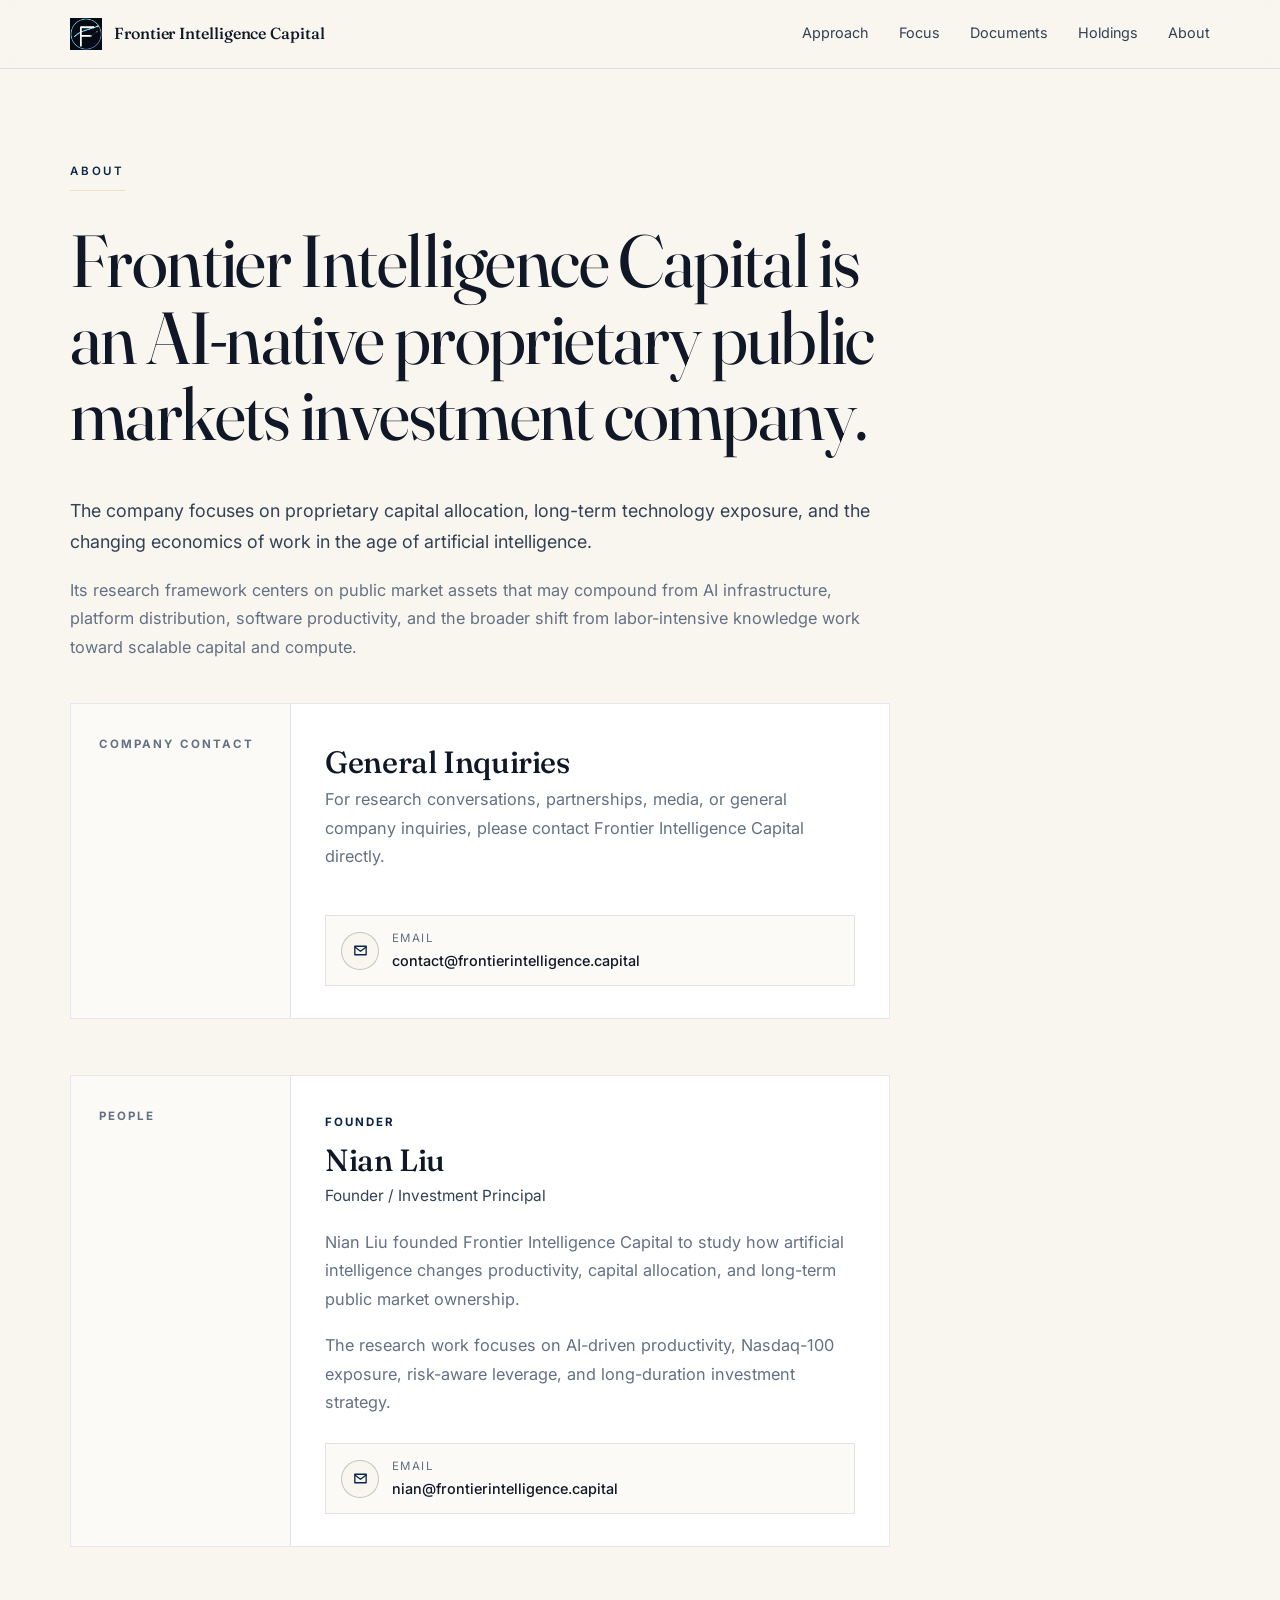
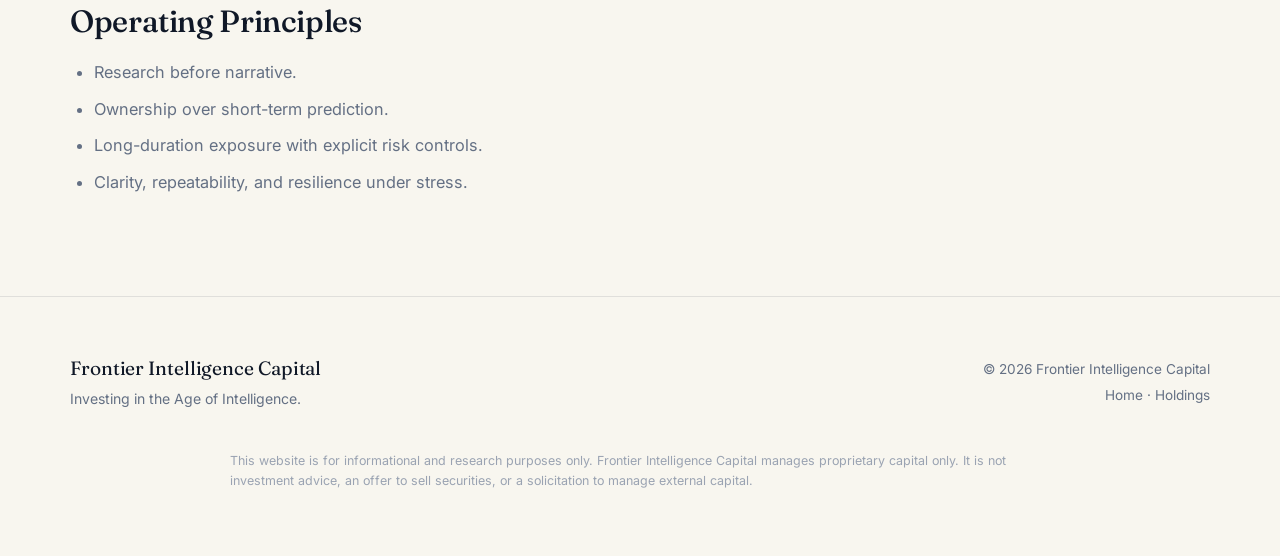
==== about.html @ 2417ecfe "Hide founder photo and LinkedIn" ====
<!doctype html>
<html lang="en">
<head>
  <meta charset="utf-8" />
  <meta name="viewport" content="width=device-width, initial-scale=1" />
  <title>About — Frontier Intelligence Capital</title>
  <meta name="description" content="About Frontier Intelligence Capital and founder Nian Liu." />
  <meta name="theme-color" content="#f8f6ef" />
  <link rel="icon" type="image/png" href="assets/logo/frontier-intelligence-capital-mark.png" />
  <link rel="preconnect" href="https://fonts.googleapis.com">
  <link rel="preconnect" href="https://fonts.gstatic.com" crossorigin>
  <link href="https://fonts.googleapis.com/css2?family=Fraunces:opsz,wght@9..144,400;9..144,500;9..144,600&family=Inter:wght@400;500;600;700&display=swap" rel="stylesheet">
  <link rel="stylesheet" href="style.css" />
</head>
<body>
  <header class="site-header">
    <div class="bar">
      <a class="brand" href="index.html" aria-label="Frontier Intelligence Capital">
        <img class="mark" src="assets/logo/frontier-intelligence-capital-mark.png" alt="" />
        <span class="wordmark">Frontier Intelligence Capital</span>
      </a>
      <nav class="site-nav" aria-label="Primary">
        <a href="index.html#approach">Approach</a>
        <a href="index.html#focus">Focus</a>
        <a href="index.html#documents">Documents</a>
        <a href="holdings.html">Holdings</a>
        <a href="about.html">About</a>
      </nav>
    </div>
  </header>

  <main class="article-page">
    <p class="eyebrow">About</p>
    <article class="article">
      <h1>Frontier Intelligence Capital is an AI-native proprietary public markets investment company.</h1>
      <p class="lede">The company focuses on proprietary capital allocation, long-term technology exposure, and the changing economics of work in the age of artificial intelligence.</p>
      <p>Its research framework centers on public market assets that may compound from AI infrastructure, platform distribution, software productivity, and the broader shift from labor-intensive knowledge work toward scalable capital and compute.</p>

      <section class="about-block about-company-contact" aria-labelledby="company-contact-title">
        <div class="about-block-label">
          <span>Company Contact</span>
        </div>
        <div class="about-block-body company-contact-layout">
          <div>
            <h2 id="company-contact-title">General Inquiries</h2>
            <p>For research conversations, partnerships, media, or general company inquiries, please contact Frontier Intelligence Capital directly.</p>
          </div>
          <div class="about-action-grid one-up">
            <a class="about-action" href="mailto:contact@frontierintelligence.capital">
              <span class="about-action-icon" aria-hidden="true"><svg viewBox="0 0 24 24"><path d="M4 6h16v12H4z"/><path d="m4 7 8 6 8-6"/></svg></span>
              <span><em>Email</em><strong>contact@frontierintelligence.capital</strong></span>
            </a>
          </div>
        </div>
      </section>


      <section class="about-block about-people" aria-labelledby="people-title">
        <div class="about-block-label">
          <span>People</span>
        </div>
        <div class="about-block-body people-layout no-photo">
          <div class="people-content">
            <span class="profile-label">Founder</span>
            <h2 id="people-title">Nian Liu</h2>
            <p class="role">Founder / Investment Principal</p>
            <p>Nian Liu founded Frontier Intelligence Capital to study how artificial intelligence changes productivity, capital allocation, and long-term public market ownership.</p>
            <p>The research work focuses on AI-driven productivity, Nasdaq-100 exposure, risk-aware leverage, and long-duration investment strategy.</p>
            <div class="about-action-grid one-up">
              <a class="about-action" href="mailto:nian@frontierintelligence.capital">
                <span class="about-action-icon" aria-hidden="true"><svg viewBox="0 0 24 24"><path d="M4 6h16v12H4z"/><path d="m4 7 8 6 8-6"/></svg></span>
                <span><em>Email</em><strong>nian@frontierintelligence.capital</strong></span>
              </a>
            </div>
          </div>
        </div>
      </section>

      <h2>Operating Principles</h2>
      <ul>
        <li>Research before narrative.</li>
        <li>Ownership over short-term prediction.</li>
        <li>Long-duration exposure with explicit risk controls.</li>
        <li>Clarity, repeatability, and resilience under stress.</li>
      </ul>
    </article>
  </main>

  <footer>
    <div class="footer-inner">
      <div class="foot-brand"><p class="mark">Frontier Intelligence Capital</p><p class="tag">Investing in the Age of Intelligence.</p></div>
      <div class="foot-meta"><p>© <span id="year">2026</span> Frontier Intelligence Capital</p><p><a href="index.html">Home</a> · <a href="holdings.html">Holdings</a></p></div>
    </div>
    <p class="disclaimer">This website is for informational and research purposes only. Frontier Intelligence Capital manages proprietary capital only. It is not investment advice, an offer to sell securities, or a solicitation to manage external capital.</p>
  </footer>
  <script>document.getElementById('year').textContent = new Date().getFullYear();</script>
</body>
</html>
---- style.css ----
:root {
  color-scheme: light;
  --bg: #f8f6ef;
  --bg-elev: #ffffff;
  --text: #101827;
  --text-soft: #334155;
  --muted: #647084;
  --faint: #9aa3b2;
  --line: rgba(15, 23, 42, 0.10);
  --line-strong: rgba(15, 23, 42, 0.22);
  --accent: #0b2748;
  --accent-soft: rgba(191, 164, 106, 0.28);
  --serif: "Fraunces", "Source Serif 4", Georgia, "Times New Roman", serif;
  --sans: "Inter", ui-sans-serif, system-ui, -apple-system, BlinkMacSystemFont, "Segoe UI", sans-serif;
  --maxw: 1140px;
  --pad-x: 48px;
}

* { box-sizing: border-box; }

html { scroll-behavior: smooth; }

body {
  margin: 0;
  background: var(--bg);
  color: var(--text);
  font-family: var(--sans);
  font-size: 16px;
  line-height: 1.6;
  -webkit-font-smoothing: antialiased;
  -moz-osx-font-smoothing: grayscale;
  text-rendering: optimizeLegibility;
}

a { color: inherit; text-decoration: none; }

main { width: min(var(--maxw), calc(100% - var(--pad-x))); margin: 0 auto; }

/* ─── Site header ─────────────────────────────────────────────── */

.site-header {
  position: sticky;
  top: 0;
  z-index: 20;
  background: rgba(248, 246, 239, 0.82);
  backdrop-filter: saturate(140%) blur(12px);
  -webkit-backdrop-filter: saturate(140%) blur(12px);
  border-bottom: 1px solid var(--line);
}
.site-header .bar {
  width: min(var(--maxw), calc(100% - var(--pad-x)));
  margin: 0 auto;
  display: flex;
  align-items: center;
  justify-content: space-between;
  padding: 18px 0;
  gap: 24px;
}
.brand {
  display: flex;
  align-items: center;
  gap: 12px;
  white-space: nowrap;
}
.brand .mark {
  display: block;
  width: 32px;
  height: 32px;
  object-fit: contain;
}
.brand .wordmark {
  font-family: var(--serif);
  font-size: 1rem;
  font-weight: 500;
  letter-spacing: -0.005em;
  color: var(--text);
}
.site-nav {
  display: flex;
  gap: 30px;
  font-size: 0.9rem;
}
.site-nav a {
  position: relative;
  color: var(--text-soft);
  padding-bottom: 2px;
  transition: color 140ms ease;
}
.site-nav a::after {
  content: "";
  position: absolute;
  left: 0;
  right: 0;
  bottom: -2px;
  height: 1px;
  background: var(--accent);
  opacity: 0;
  transform: scaleX(0.4);
  transform-origin: center;
  transition: opacity 160ms ease, transform 160ms ease;
}
.site-nav a:hover { color: var(--text); }
.site-nav a:hover::after { opacity: 1; transform: scaleX(1); }
.site-nav a.ext::before {
  content: "↗";
  margin-right: 4px;
  color: var(--faint);
  font-size: 0.85em;
}
.site-nav a.ext::after { display: none; }

/* ─── Hero ────────────────────────────────────────────────────── */

.hero {
  padding: 112px 0 72px;
}
.eyebrow {
  display: inline-block;
  color: var(--accent);
  text-transform: uppercase;
  letter-spacing: 0.24em;
  font-size: 0.72rem;
  font-weight: 600;
  margin: 0 0 32px;
  padding-bottom: 10px;
  border-bottom: 1px solid var(--accent-soft);
}
h1 {
  font-family: var(--serif);
  font-weight: 400;
  margin: 0 0 32px;
  font-size: clamp(2.4rem, 6vw, 4.6rem);
  line-height: 1.04;
  letter-spacing: -0.022em;
  max-width: 920px;
  font-variation-settings: "opsz" 144, "SOFT" 0;
}
.lead {
  max-width: 700px;
  color: var(--muted);
  font-size: clamp(1.05rem, 1.5vw, 1.18rem);
  line-height: 1.65;
  margin: 0 0 42px;
}

/* Buttons */

.actions { display: flex; flex-wrap: wrap; gap: 12px; }
.btn {
  display: inline-flex;
  align-items: center;
  padding: 13px 22px;
  font-size: 0.9rem;
  font-weight: 500;
  letter-spacing: 0.005em;
  border: 1px solid var(--line-strong);
  border-radius: 2px;
  transition: background 140ms ease, border-color 140ms ease, color 140ms ease;
}
.btn.primary {
  background: var(--accent);
  color: #ffffff;
  border-color: var(--accent);
}
.btn.primary:hover {
  background: #143b68;
  border-color: #143b68;
  color: #ffffff;
}
.btn.ghost { color: var(--text); }
.btn.ghost:hover {
  border-color: var(--accent);
  color: var(--accent);
}

/* ─── Editorial bands ─────────────────────────────────────────── */

.band {
  padding: 80px 0;
  border-top: 1px solid var(--line);
}
.band-grid {
  display: grid;
  grid-template-columns: 220px 1fr;
  gap: 64px;
  align-items: start;
}
.band-label {
  font-size: 0.72rem;
  text-transform: uppercase;
  letter-spacing: 0.22em;
  color: var(--muted);
  font-weight: 600;
  padding-top: 6px;
}
.band-body p {
  margin: 0 0 18px;
  color: var(--muted);
  font-size: 1.02rem;
  max-width: 720px;
}
.band-body p.lede {
  color: var(--text);
  font-size: 1.15rem;
  line-height: 1.55;
}

blockquote {
  margin: 36px 0 0;
  padding: 0 0 0 24px;
  font-family: var(--serif);
  font-weight: 400;
  font-size: clamp(1.3rem, 1.9vw, 1.75rem);
  line-height: 1.4;
  letter-spacing: -0.012em;
  color: var(--text);
  max-width: 760px;
  border-left: 2px solid var(--accent);
}

/* ─── Focus grid ──────────────────────────────────────────────── */

.focus-grid {
  display: grid;
  grid-template-columns: repeat(2, 1fr);
  gap: 1px;
  background: var(--line);
  border: 1px solid var(--line);
}
.focus-grid article {
  background: var(--bg-elev);
  padding: 32px 28px;
  transition: background 160ms ease;
}
.focus-grid article:hover { background: var(--bg-elev); }
.focus-grid .num {
  display: block;
  font-family: var(--serif);
  font-size: 0.9rem;
  color: var(--text-soft);
  letter-spacing: 0.06em;
  margin-bottom: 16px;
}
.focus-grid h3 {
  margin: 0 0 10px;
  font-size: 1.08rem;
  font-weight: 600;
  letter-spacing: -0.005em;
  color: var(--text);
}
.focus-grid p {
  margin: 0;
  color: var(--muted);
  font-size: 0.95rem;
  line-height: 1.55;
}

/* ─── Principles list ─────────────────────────────────────────── */

.principles {
  list-style: none;
  padding: 0;
  margin: 0;
  max-width: 760px;
}
.principles li {
  padding: 20px 0;
  border-top: 1px solid var(--line);
  color: var(--muted);
  font-size: 1rem;
  line-height: 1.6;
}
.principles li:last-child { border-bottom: 1px solid var(--line); }
.principles strong {
  display: block;
  color: var(--text);
  font-weight: 600;
  margin-bottom: 4px;
  letter-spacing: -0.002em;
}

/* ─── Documents list ──────────────────────────────────────────── */

.docs {
  list-style: none;
  padding: 0;
  margin: 0;
  max-width: 760px;
}
.docs li { border-top: 1px solid var(--line); }
.docs li:last-child { border-bottom: 1px solid var(--line); }
.docs a {
  display: flex;
  justify-content: space-between;
  align-items: baseline;
  gap: 32px;
  padding: 22px 0;
  color: var(--text);
  transition: color 140ms ease, padding 140ms ease;
}
.docs a:hover { color: var(--accent); padding-left: 6px; }
.doc-title {
  font-size: 1.05rem;
  font-weight: 500;
}
.doc-sub {
  font-style: normal;
  color: var(--muted);
  font-size: 0.88rem;
  text-align: right;
  flex-shrink: 0;
}
.docs a::after {
  content: "↗";
  color: var(--faint);
  font-size: 0.95rem;
  margin-left: 6px;
}

/* ─── Contact ─────────────────────────────────────────────────── */

.contact-list {
  display: grid;
  gap: 1px;
  max-width: 760px;
  margin-top: 28px;
  background: var(--line);
  border: 1px solid var(--line);
}
.contact-list a {
  display: flex;
  justify-content: space-between;
  gap: 24px;
  padding: 22px 24px;
  background: var(--bg-elev);
  transition: background 160ms ease, color 140ms ease;
}
.contact-list a:hover {
  background: #f1eee5;
  color: var(--accent);
}
.contact-list span {
  color: var(--muted);
  font-size: 0.9rem;
}
.contact-list strong {
  color: var(--text);
  font-weight: 500;
  letter-spacing: -0.004em;
}
.contact-list a:hover strong { color: var(--accent); }

/* ─── Article pages ───────────────────────────────────────────── */

.article-page {
  padding: 88px 0 32px;
}
.article {
  max-width: 820px;
}
.article h1 {
  max-width: 820px;
  margin-bottom: 42px;
}
.article h2 {
  margin: 56px 0 18px;
  font-family: var(--serif);
  font-size: clamp(1.55rem, 2.4vw, 2.1rem);
  font-weight: 500;
  line-height: 1.2;
  letter-spacing: -0.012em;
  color: var(--text);
}
.article h3 {
  margin: 32px 0 10px;
  font-size: 1.05rem;
  color: var(--text);
}
.article p,
.article li {
  color: var(--muted);
  font-size: 1.02rem;
  line-height: 1.75;
}
.article p { margin: 0 0 18px; }
.article .lede {
  color: var(--text-soft);
  font-size: 1.12rem;
}
.article ul,
.article ol {
  margin: 18px 0 28px;
  padding-left: 24px;
}
.article li { margin: 8px 0; }
.article strong { color: var(--text); }
.article blockquote {
  margin: 32px 0 38px;
}

/* ─── Footer ──────────────────────────────────────────────────── */

footer {
  border-top: 1px solid var(--line);
  padding: 56px 0 64px;
  margin-top: 40px;
}
.footer-inner {
  width: min(var(--maxw), calc(100% - var(--pad-x)));
  margin: 0 auto;
  display: flex;
  justify-content: space-between;
  align-items: flex-end;
  gap: 24px;
  flex-wrap: wrap;
}
.foot-brand .mark {
  font-family: var(--serif);
  font-size: 1.2rem;
  margin: 0 0 4px;
  letter-spacing: -0.005em;
  color: var(--text);
}
.foot-brand .tag {
  margin: 0;
  font-size: 0.88rem;
  color: var(--muted);
}
.foot-meta {
  text-align: right;
  font-size: 0.85rem;
  color: var(--muted);
}
.foot-meta p { margin: 0 0 4px; }
.foot-meta a { transition: color 140ms ease; }
.foot-meta a:hover { color: var(--accent); }
.disclaimer {
  width: min(var(--maxw), calc(100% - var(--pad-x)));
  margin: 40px auto 0;
  font-size: 0.78rem;
  color: var(--faint);
  line-height: 1.65;
  max-width: 820px;
}

/* ─── Responsive ──────────────────────────────────────────────── */

@media (max-width: 860px) {
  :root { --pad-x: 32px; }
  .hero { padding: 64px 0 56px; }
  .band { padding: 56px 0; }
  .band-grid { grid-template-columns: 1fr; gap: 20px; }
  .band-label { padding-top: 0; }
  .focus-grid { grid-template-columns: 1fr; }
  .site-nav { gap: 18px; font-size: 0.82rem; }
  .site-nav a.ext { display: none; }
  .docs a { flex-direction: column; gap: 4px; padding: 20px 0; }
  .docs a:hover { padding-left: 0; }
  .doc-sub { text-align: left; }
  .contact-list a { flex-direction: column; gap: 4px; }
  .article-page { padding: 64px 0 24px; }
  .footer-inner { flex-direction: column; align-items: flex-start; }
  .foot-meta { text-align: left; }
}

@media (max-width: 520px) {
  :root { --pad-x: 24px; }
  .brand .wordmark { display: none; }
  .actions { gap: 10px; }
  .btn { padding: 11px 18px; font-size: 0.86rem; }
  .site-nav { gap: 14px; }
}

/* ─── Profile & holdings pages ────────────────────────────────── */

.profile-card,
.holdings-grid section {
  background: var(--bg-elev);
  border: 1px solid var(--line);
}
.profile-card {
  display: grid;
  grid-template-columns: 1.1fr 0.9fr;
  gap: 36px;
  padding: 32px;
  margin: 42px 0 48px;
}
.profile-card h2,
.holdings-grid h2 {
  margin-top: 8px;
}
.profile-label {
  display: inline-block;
  color: var(--accent);
  text-transform: uppercase;
  letter-spacing: 0.18em;
  font-size: 0.72rem;
  font-weight: 700;
}
.profile-meta {
  display: grid;
  gap: 1px;
  align-content: start;
  background: var(--line);
  border: 1px solid var(--line);
}
.profile-meta a {
  display: block;
  padding: 18px 20px;
  background: var(--bg);
}
.profile-meta span {
  display: block;
  color: var(--muted);
  font-size: 0.82rem;
  margin-bottom: 4px;
}
.profile-meta strong {
  font-size: 0.95rem;
  font-weight: 500;
}
.holdings-grid {
  display: grid;
  grid-template-columns: repeat(2, 1fr);
  gap: 16px;
  margin: 40px 0 48px;
}
.holdings-grid section {
  padding: 28px;
}
.holdings-grid p { margin-bottom: 0; }

@media (max-width: 860px) {
  .profile-card,
  .holdings-grid { grid-template-columns: 1fr; }
}

/* ─── Allocation snapshot ─────────────────────────────────────── */

.allocation-card {
  margin: 34px 0 28px;
  padding: 28px;
  background: var(--bg-elev);
  border: 1px solid var(--line);
}
.allocation-head {
  display: flex;
  justify-content: space-between;
  gap: 20px;
  margin-bottom: 18px;
  color: var(--muted);
  font-size: 0.86rem;
}
.allocation-row {
  position: relative;
  display: grid;
  grid-template-columns: 1fr auto;
  gap: 24px;
  padding: 18px 0 22px;
  border-top: 1px solid var(--line);
  overflow: hidden;
}
.allocation-row strong,
.allocation-row span,
.allocation-row em {
  position: relative;
  z-index: 1;
}
.allocation-row strong {
  display: block;
  color: var(--text);
  font-weight: 600;
  margin-bottom: 2px;
}
.allocation-row span {
  display: block;
  color: var(--muted);
  font-size: 0.9rem;
}
.allocation-row em {
  color: var(--accent);
  font-style: normal;
  font-weight: 700;
  font-size: 1.05rem;
}
.allocation-row i {
  position: absolute;
  left: 0;
  bottom: 0;
  height: 3px;
  width: var(--w);
  background: linear-gradient(90deg, var(--accent), rgba(191, 164, 106, 0.72));
}

@media (max-width: 860px) {
  .allocation-head,
  .allocation-row { grid-template-columns: 1fr; }
  .allocation-row { gap: 8px; }
}

/* ─── Performance metrics ─────────────────────────────────────── */

.metrics-grid {
  display: grid;
  grid-template-columns: repeat(4, 1fr);
  gap: 1px;
  margin: 30px 0 28px;
  background: var(--line);
  border: 1px solid var(--line);
}
.metrics-grid section {
  background: var(--bg-elev);
  padding: 22px 20px;
}
.metrics-grid span {
  display: block;
  color: var(--muted);
  font-size: 0.78rem;
  text-transform: uppercase;
  letter-spacing: 0.12em;
  margin-bottom: 12px;
}
.metrics-grid strong {
  display: block;
  color: var(--text);
  font-size: 1rem;
  margin-bottom: 8px;
}
.metrics-grid em {
  display: block;
  color: var(--muted);
  font-style: normal;
  font-size: 0.86rem;
  line-height: 1.45;
}

@media (max-width: 860px) {
  .metrics-grid { grid-template-columns: repeat(2, 1fr); }
}
@media (max-width: 520px) {
  .metrics-grid { grid-template-columns: 1fr; }
}

/* ─── Performance chart ───────────────────────────────────────── */

.performance-chart {
  margin: 30px 0 28px;
  padding: 0;
}
.performance-chart img {
  display: block;
  width: 100%;
  height: auto;
  border: 1px solid var(--line);
  background: #ffffff;
}
.performance-chart figcaption {
  margin-top: 10px;
  color: var(--muted);
  font-size: 0.86rem;
}

/* ─── Historical records ──────────────────────────────────────── */

.history-table {
  margin: 28px 0 14px;
  overflow-x: auto;
  border: 1px solid var(--line);
  background: var(--bg-elev);
}
.history-table table {
  width: 100%;
  border-collapse: collapse;
  min-width: 720px;
}
.history-table th,
.history-table td {
  padding: 15px 16px;
  text-align: left;
  border-bottom: 1px solid var(--line);
  font-size: 0.92rem;
}
.history-table th {
  color: var(--text);
  font-weight: 600;
  background: #f1eee5;
}
.history-table td {
  color: var(--muted);
}
.history-table tr:last-child td { border-bottom: 0; }
.data-links {
  font-size: 0.9rem !important;
}
.data-links a {
  color: var(--accent);
  font-weight: 500;
}

/* ─── Detailed snapshot history ───────────────────────────────── */

.history-summary {
  display: grid;
  grid-template-columns: repeat(3, 1fr);
  gap: 1px;
  margin: 34px 0 34px;
  background: var(--line);
  border: 1px solid var(--line);
}
.history-summary section {
  background: var(--bg-elev);
  padding: 22px;
}
.history-summary span {
  display: block;
  color: var(--muted);
  font-size: 0.78rem;
  text-transform: uppercase;
  letter-spacing: 0.12em;
  margin-bottom: 10px;
}
.history-summary strong {
  color: var(--text);
  font-size: 1.2rem;
}
.snapshot-list {
  display: grid;
  gap: 22px;
  margin: 34px 0;
}
.snapshot-card {
  background: var(--bg-elev);
  border: 1px solid var(--line);
  padding: 30px;
}
.snapshot-card.latest {
  border-color: rgba(11, 39, 72, 0.26);
}
.snapshot-head {
  display: flex;
  justify-content: space-between;
  gap: 24px;
  align-items: flex-start;
  margin-bottom: 12px;
}
.snapshot-head h2 {
  margin: 8px 0 0;
}
.snapshot-nav {
  text-align: right;
}
.snapshot-nav strong {
  display: block;
  color: var(--accent);
  font-size: 1.7rem;
  line-height: 1;
}
.snapshot-nav span {
  display: block;
  color: var(--muted);
  font-size: 0.86rem;
  margin-top: 8px;
}
.snapshot-allocation {
  display: grid;
  gap: 0;
  margin-top: 24px;
  border-top: 1px solid var(--line);
}
.snapshot-allocation div {
  position: relative;
  display: grid;
  grid-template-columns: 1fr auto;
  gap: 20px;
  padding: 14px 0 16px;
  border-bottom: 1px solid var(--line);
  overflow: hidden;
}
.snapshot-allocation span,
.snapshot-allocation em {
  position: relative;
  z-index: 1;
}
.snapshot-allocation span { color: var(--text-soft); }
.snapshot-allocation em {
  color: var(--accent);
  font-style: normal;
  font-weight: 700;
}
.snapshot-allocation i {
  position: absolute;
  left: 0;
  bottom: 0;
  width: var(--w);
  height: 3px;
  background: linear-gradient(90deg, var(--accent), rgba(191, 164, 106, 0.72));
}
@media (max-width: 860px) {
  .history-summary { grid-template-columns: 1fr; }
  .snapshot-head { flex-direction: column; }
  .snapshot-nav { text-align: left; }
}

/* ─── Social icon links ───────────────────────────────────────── */

.social-row {
  padding: 16px 20px;
  background: var(--bg);
}
.social-icon {
  display: inline-flex;
  align-items: center;
  justify-content: center;
  width: 34px;
  height: 34px;
  border: 1px solid var(--line-strong);
  border-radius: 999px;
  color: var(--accent);
  transition: background 140ms ease, border-color 140ms ease, color 140ms ease;
}
.social-icon:hover {
  background: var(--accent);
  border-color: var(--accent);
  color: #ffffff;
}
.social-icon svg {
  width: 15px;
  height: 15px;
  fill: currentColor;
}

/* ─── Founder profile refinement ──────────────────────────────── */

.founder-card {
  grid-template-columns: 1fr 0.95fr;
  align-items: stretch;
}
.founder-main {
  display: grid;
  grid-template-columns: 82px 1fr;
  gap: 24px;
  align-items: start;
}
.founder-avatar {
  display: grid;
  place-items: center;
  width: 82px;
  height: 82px;
  border-radius: 50%;
  background: linear-gradient(135deg, var(--accent), #183f69);
  color: #ffffff;
  font-family: var(--serif);
  font-size: 1.55rem;
  letter-spacing: 0.08em;
  box-shadow: inset 0 0 0 1px rgba(255,255,255,0.18);
}
.contact-panel {
  border: 1px solid var(--line);
  background: var(--line);
}
.contact-item {
  display: grid !important;
  grid-template-columns: 38px 1fr;
  align-items: center;
  gap: 14px;
  padding: 18px 20px !important;
  background: var(--bg-elev) !important;
}
.contact-item:hover strong { color: var(--accent); }
.contact-icon {
  display: inline-flex;
  align-items: center;
  justify-content: center;
  width: 38px;
  height: 38px;
  border: 1px solid var(--line-strong);
  border-radius: 999px;
  color: var(--accent);
  background: #f8f6ef;
}
.contact-icon.linkedin {
  background: #f8f6ef;
  color: var(--accent);
  border-color: var(--line-strong);
  border-radius: 999px;
}
.contact-icon svg {
  display: block;
  width: 18px;
  height: 18px;
  fill: none;
  stroke: currentColor;
  stroke-width: 1.9;
  stroke-linecap: round;
  stroke-linejoin: round;
  flex: 0 0 auto;
}
.contact-item em {
  display: block;
  color: var(--muted);
  font-style: normal;
  font-size: 0.8rem;
  text-transform: uppercase;
  letter-spacing: 0.1em;
  margin-bottom: 2px;
}
.contact-item strong {
  display: block;
  color: var(--text);
  font-size: 0.96rem;
  font-weight: 500;
}

@media (max-width: 860px) {
  .founder-card,
  .founder-main { grid-template-columns: 1fr; }
}


/* ─── Founder contact icon alignment fix ──────────────────────── */

.contact-item .contact-icon {
  display: flex !important;
  align-items: center !important;
  justify-content: center !important;
  width: 38px !important;
  height: 38px !important;
  min-width: 38px;
  margin: 0 !important;
  padding: 0 !important;
  line-height: 1 !important;
  text-align: center;
}
.contact-item .contact-icon svg {
  display: block !important;
  width: 18px !important;
  height: 18px !important;
  margin: 0 !important;
}
.contact-item .contact-icon.linkedin {
  font-size: 0 !important;
  letter-spacing: 0 !important;
}
.contact-item .contact-icon.linkedin::before {
  content: "in";
  display: block;
  font-size: 0.9rem;
  font-weight: 700;
  line-height: 1;
  transform: translateY(-0.5px);
}

/* ─── Founder photo ───────────────────────────────────────────── */

.founder-photo {
  display: block;
  width: 82px;
  height: 82px;
  border-radius: 50%;
  object-fit: cover;
  border: 1px solid var(--line-strong);
  box-shadow: 0 12px 30px rgba(15, 23, 42, 0.10);
}

/* ─── LinkedIn glyph in matched circle ────────────────────────── */

.contact-item .contact-icon.linkedin::before { content: none !important; }
.contact-item .contact-icon.linkedin svg {
  display: block !important;
  width: 17px !important;
  height: 17px !important;
  fill: currentColor !important;
  stroke: none !important;
  margin: 0 !important;
}

/* ─── Company contact card ────────────────────────────────────── */

.company-contact-card {
  display: grid;
  grid-template-columns: 1fr 0.95fr;
  gap: 36px;
  align-items: center;
  margin: -18px 0 52px;
  padding: 28px 32px;
  background: var(--bg-elev);
  border: 1px solid var(--line);
}
.company-contact-card h2 {
  margin: 8px 0 10px;
}
.company-contact-card p {
  margin-bottom: 0;
}
.company-contact-card .contact-item {
  border: 1px solid var(--line);
}

@media (max-width: 860px) {
  .company-contact-card { grid-template-columns: 1fr; }
}

/* ─── About page layout preview v2 ────────────────────────────── */

.founder-profile {
  display: grid;
  grid-template-columns: 132px 1fr;
  gap: 34px;
  align-items: start;
  margin: 44px 0 22px;
  padding: 34px;
  background: var(--bg-elev);
  border: 1px solid var(--line);
}
.founder-photo.large {
  width: 132px;
  height: 132px;
  border-radius: 18px;
}
.founder-copy h2 {
  margin: 8px 0 12px;
}
.founder-copy p {
  max-width: 580px;
  margin-bottom: 24px;
}
.founder-actions {
  display: flex;
  flex-wrap: wrap;
  gap: 12px;
}
.contact-chip {
  display: inline-grid;
  grid-template-columns: 38px auto;
  align-items: center;
  gap: 13px;
  min-width: 250px;
  padding: 13px 15px;
  background: #fbfaf6;
  border: 1px solid var(--line);
  transition: border-color 140ms ease, background 140ms ease;
}
.contact-chip:hover {
  background: #ffffff;
  border-color: var(--line-strong);
}
.contact-chip em {
  display: block;
  color: var(--muted);
  font-style: normal;
  font-size: 0.72rem;
  text-transform: uppercase;
  letter-spacing: 0.12em;
  margin-bottom: 1px;
}
.contact-chip strong {
  display: block;
  color: var(--text);
  font-size: 0.92rem;
  font-weight: 500;
}
.company-contact-strip {
  display: flex;
  justify-content: space-between;
  align-items: center;
  gap: 24px;
  margin: 0 0 54px;
  padding: 22px 26px;
  background: transparent;
  border: 1px solid var(--line);
}
.company-contact-strip strong {
  display: block;
  margin-top: 6px;
  color: var(--text);
  font-size: 1.05rem;
}
.contact-chip.compact {
  min-width: 330px;
}

@media (max-width: 860px) {
  .founder-profile {
    grid-template-columns: 1fr;
  }
  .company-contact-strip {
    flex-direction: column;
    align-items: flex-start;
  }
  .contact-chip,
  .contact-chip.compact {
    width: 100%;
    min-width: 0;
  }
}

/* ─── Unified founder/contact preview v3 ──────────────────────── */

.contact-foundation {
  display: grid;
  grid-template-columns: 1.05fr 0.95fr;
  gap: 1px;
  margin: 44px 0 54px;
  background: var(--line);
  border: 1px solid var(--line);
}
.founder-side,
.contact-side {
  background: var(--bg-elev);
}
.founder-side {
  display: grid;
  grid-template-columns: 96px 1fr;
  gap: 26px;
  align-items: start;
  padding: 32px;
}
.founder-side .founder-photo {
  width: 96px;
  height: 96px;
  border-radius: 50%;
}
.founder-side h2 {
  margin: 8px 0 12px;
}
.founder-side p {
  margin-bottom: 0;
}
.contact-side {
  display: grid;
  align-content: center;
  padding: 18px;
}
.contact-row {
  display: grid;
  grid-template-columns: 38px 1fr;
  align-items: center;
  gap: 14px;
  padding: 16px 14px;
  border-bottom: 1px solid var(--line);
  transition: background 140ms ease;
}
.contact-row:last-child { border-bottom: 0; }
.contact-row:hover { background: #fbfaf6; }
.contact-row.company {
  margin-top: 6px;
  padding-top: 20px;
  border-top: 1px solid var(--line);
}
.contact-row em {
  display: block;
  color: var(--muted);
  font-style: normal;
  font-size: 0.74rem;
  text-transform: uppercase;
  letter-spacing: 0.12em;
  margin-bottom: 2px;
}
.contact-row strong {
  display: block;
  color: var(--text);
  font-size: 0.94rem;
  font-weight: 500;
}
.contact-row:hover strong { color: var(--accent); }

@media (max-width: 860px) {
  .contact-foundation,
  .founder-side { grid-template-columns: 1fr; }
}

/* ─── About page final preview ────────────────────────────────── */

.about-founder-card {
  display: grid;
  grid-template-columns: 260px 1fr;
  gap: 0;
  margin: 44px 0 56px;
  background: var(--bg-elev);
  border: 1px solid var(--line);
}
.founder-identity {
  padding: 34px 30px;
  border-right: 1px solid var(--line);
  background: linear-gradient(180deg, #ffffff 0%, #fbfaf6 100%);
}
.about-founder-photo {
  display: block;
  width: 118px;
  height: 118px;
  border-radius: 50%;
  object-fit: cover;
  border: 1px solid var(--line-strong);
  box-shadow: 0 14px 34px rgba(15, 23, 42, 0.10);
  margin-bottom: 24px;
}
.founder-identity h2 {
  margin: 8px 0 4px;
}
.founder-identity p {
  margin: 0;
  color: var(--muted);
  font-size: 0.94rem;
  line-height: 1.5;
}
.founder-detail {
  padding: 34px 36px;
}
.founder-detail p {
  max-width: 620px;
}
.about-contact-grid {
  display: grid;
  grid-template-columns: repeat(2, minmax(0, 1fr));
  gap: 12px;
  margin-top: 28px;
}
.about-contact-pill {
  display: grid;
  grid-template-columns: 38px 1fr;
  align-items: center;
  gap: 13px;
  padding: 14px 15px;
  background: #fbfaf6;
  border: 1px solid var(--line);
  transition: background 140ms ease, border-color 140ms ease, transform 140ms ease;
}
.about-contact-pill.company {
  grid-column: 1 / -1;
}
.about-contact-pill:hover {
  background: #ffffff;
  border-color: var(--line-strong);
  transform: translateY(-1px);
}
.about-contact-icon {
  display: flex;
  align-items: center;
  justify-content: center;
  width: 38px;
  height: 38px;
  border-radius: 50%;
  border: 1px solid var(--line-strong);
  color: var(--accent);
  background: #f8f6ef;
}
.about-contact-icon svg {
  display: block;
  width: 17px;
  height: 17px;
  fill: none;
  stroke: currentColor;
  stroke-width: 1.9;
  stroke-linecap: round;
  stroke-linejoin: round;
}
.about-contact-pill[href*="linkedin"] .about-contact-icon svg {
  fill: currentColor;
  stroke: none;
}
.about-contact-pill em {
  display: block;
  color: var(--muted);
  font-style: normal;
  font-size: 0.72rem;
  text-transform: uppercase;
  letter-spacing: 0.12em;
  margin-bottom: 2px;
}
.about-contact-pill strong {
  display: block;
  color: var(--text);
  font-size: 0.92rem;
  font-weight: 500;
}
.about-contact-pill:hover strong { color: var(--accent); }

@media (max-width: 860px) {
  .about-founder-card {
    grid-template-columns: 1fr;
  }
  .founder-identity {
    border-right: 0;
    border-bottom: 1px solid var(--line);
  }
  .about-contact-grid {
    grid-template-columns: 1fr;
  }
}

/* ─── About page people/contact separated preview ─────────────── */

.section-kicker {
  color: var(--muted);
  text-transform: uppercase;
  letter-spacing: 0.18em;
  font-size: 0.72rem;
  font-weight: 700;
  margin-bottom: 14px;
}
.people-section {
  margin: 48px 0 54px;
}
.people-card {
  display: grid;
  grid-template-columns: 148px 1fr;
  gap: 34px;
  padding: 34px;
  background: var(--bg-elev);
  border: 1px solid var(--line);
}
.people-card .about-founder-photo {
  width: 118px;
  height: 118px;
  border-radius: 50%;
}
.people-copy h2 {
  margin: 8px 0 2px;
}
.people-copy .role {
  margin: 0 0 18px;
  color: var(--text-soft);
  font-size: 0.96rem;
}
.people-copy p {
  max-width: 640px;
}
.people-links {
  display: flex;
  flex-wrap: wrap;
  gap: 12px;
  margin-top: 26px;
}
.people-links .about-contact-pill {
  min-width: 260px;
}
.company-contact-section {
  display: grid;
  grid-template-columns: 1fr 0.95fr;
  gap: 34px;
  align-items: center;
  margin: 0 0 58px;
  padding: 30px 34px;
  background: #fbfaf6;
  border: 1px solid var(--line);
}
.company-contact-section h2 {
  margin: 0 0 10px;
}
.company-contact-section p {
  margin-bottom: 0;
  max-width: 560px;
}
.company-contact-section .about-contact-pill {
  background: #ffffff;
}

@media (max-width: 860px) {
  .people-card,
  .company-contact-section {
    grid-template-columns: 1fr;
  }
}

/* ─── About page balanced layout preview ──────────────────────── */

.about-block {
  display: grid;
  grid-template-columns: 220px 1fr;
  gap: 0;
  margin: 42px 0 0;
  border: 1px solid var(--line);
  background: var(--bg-elev);
}
.about-block + .about-block {
  margin-top: 18px;
}
.about-block-label {
  padding: 32px 28px;
  border-right: 1px solid var(--line);
  background: #fbfaf6;
}
.about-block-label span {
  display: block;
  color: var(--muted);
  text-transform: uppercase;
  letter-spacing: 0.18em;
  font-size: 0.72rem;
  font-weight: 700;
  line-height: 1.45;
}
.about-block-body {
  padding: 32px 34px;
}
.people-layout {
  display: grid;
  grid-template-columns: 112px 1fr;
  gap: 30px;
  align-items: start;
}
.people-layout .about-founder-photo {
  width: 112px;
  height: 112px;
  border-radius: 50%;
  object-fit: cover;
}
.people-content h2,
.company-contact-layout h2 {
  margin: 8px 0 4px;
}
.people-content .role {
  margin: 0 0 18px;
  color: var(--text-soft);
  font-size: 0.96rem;
}
.people-content p,
.company-contact-layout p {
  max-width: 640px;
}
.about-action-grid {
  display: grid;
  gap: 12px;
  margin-top: 26px;
  max-width: 640px;
}
.about-action-grid.two-up {
  grid-template-columns: repeat(2, minmax(0, 1fr));
}
.about-action-grid.one-up {
  grid-template-columns: 1fr;
  max-width: 640px;
}
.about-action {
  display: grid;
  grid-template-columns: 38px minmax(0, 1fr);
  align-items: center;
  gap: 13px;
  min-height: 68px;
  padding: 13px 15px;
  background: #fbfaf6;
  border: 1px solid var(--line);
  transition: background 140ms ease, border-color 140ms ease;
}
.about-action:hover {
  background: #ffffff;
  border-color: var(--line-strong);
}
.about-action-icon {
  display: flex;
  align-items: center;
  justify-content: center;
  width: 38px;
  height: 38px;
  border-radius: 50%;
  border: 1px solid var(--line-strong);
  color: var(--accent);
  background: #f8f6ef;
}
.about-action-icon svg {
  display: block;
  width: 17px;
  height: 17px;
  fill: none;
  stroke: currentColor;
  stroke-width: 1.9;
  stroke-linecap: round;
  stroke-linejoin: round;
}
.about-action[href*="linkedin"] .about-action-icon svg {
  fill: currentColor;
  stroke: none;
}
.about-action em {
  display: block;
  color: var(--muted);
  font-style: normal;
  font-size: 0.72rem;
  text-transform: uppercase;
  letter-spacing: 0.12em;
  margin-bottom: 2px;
}
.about-action strong {
  display: block;
  color: var(--text);
  font-size: 0.9rem;
  font-weight: 500;
  white-space: nowrap;
  overflow: hidden;
  text-overflow: ellipsis;
}
.about-action:hover strong { color: var(--accent); }
.company-contact-layout {
  display: grid;
  grid-template-columns: 1fr;
}
.about-company-contact {
  margin-bottom: 56px;
}

@media (max-width: 860px) {
  .about-block,
  .people-layout,
  .about-action-grid.two-up {
    grid-template-columns: 1fr;
  }
  .about-block-label {
    border-right: 0;
    border-bottom: 1px solid var(--line);
  }
}

/* ─── About contact text visibility fix ───────────────────────── */

.people-content .about-action-grid.two-up {
  grid-template-columns: 1fr !important;
}
.people-content .about-action {
  max-width: 640px;
}
.about-action strong {
  white-space: normal !important;
  overflow: visible !important;
  text-overflow: clip !important;
  word-break: break-word;
}

/* ─── Hide founder photo / LinkedIn public profile ────────────── */

.people-layout.no-photo {
  grid-template-columns: 1fr;
}
.people-layout.no-photo .people-content {
  max-width: 680px;
}
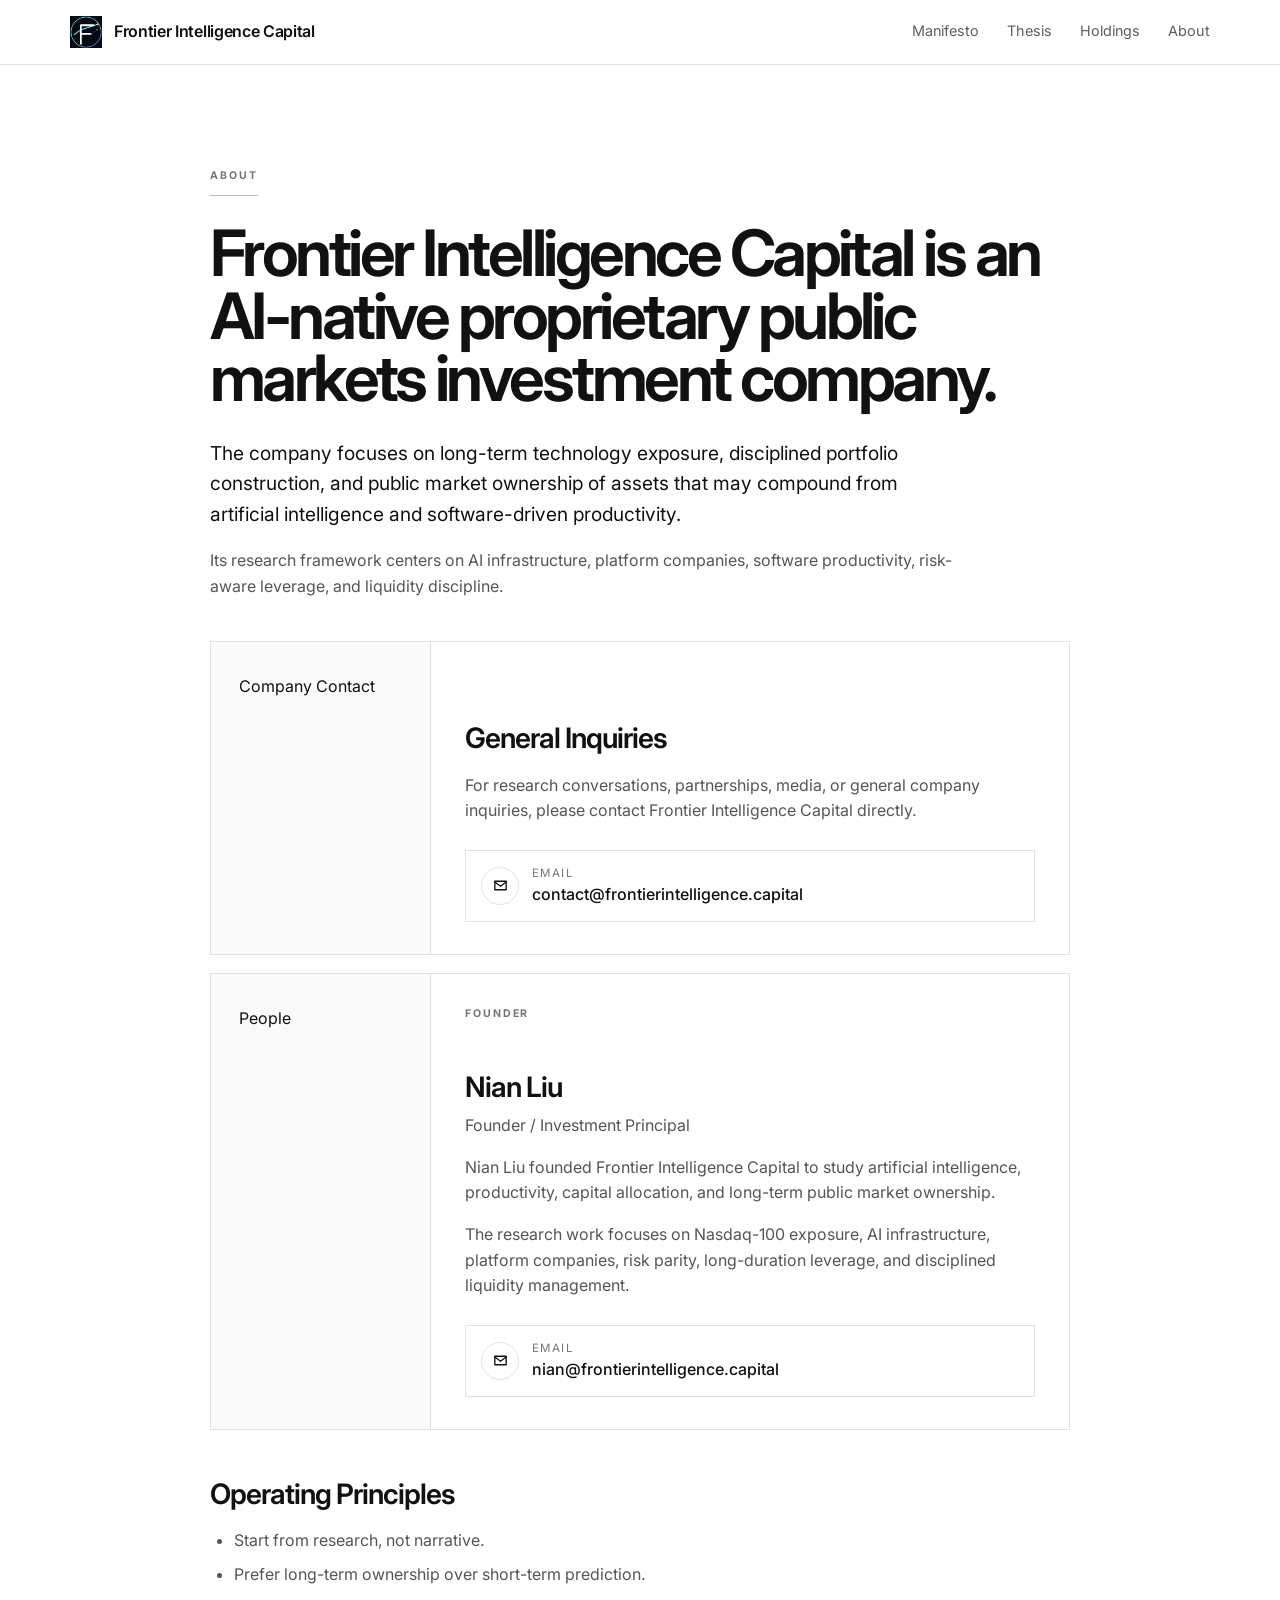
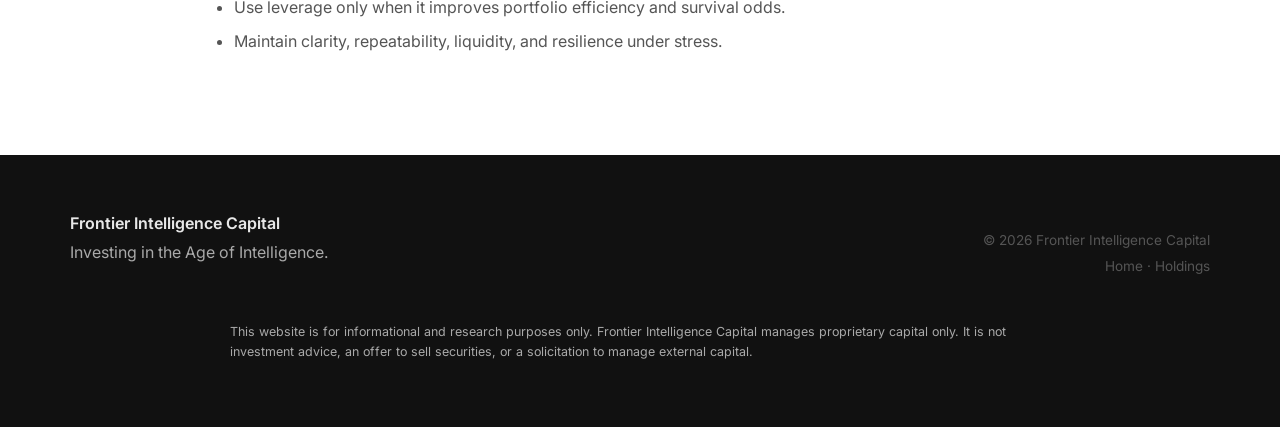
==== commit ad045b58: "feat: complete brand redesign and content overhaul - Unified design system: monochrome minimal (whit" ====
--- a/about.html
+++ b/about.html
@@ -4,8 +4,8 @@
   <meta charset="utf-8" />
   <meta name="viewport" content="width=device-width, initial-scale=1" />
   <title>About — Frontier Intelligence Capital</title>
-  <meta name="description" content="About Frontier Intelligence Capital and founder Nian Liu." />
-  <meta name="theme-color" content="#f8f6ef" />
+  <meta name="description" content="About Frontier Intelligence Capital, an AI-native proprietary public markets investment company." />
+  <meta name="theme-color" content="#ffffff" />
   <link rel="icon" type="image/png" href="assets/logo/frontier-intelligence-capital-mark.png" />
   <link rel="preconnect" href="https://fonts.googleapis.com">
   <link rel="preconnect" href="https://fonts.gstatic.com" crossorigin>
@@ -20,9 +20,8 @@
         <span class="wordmark">Frontier Intelligence Capital</span>
       </a>
       <nav class="site-nav" aria-label="Primary">
-        <a href="index.html#approach">Approach</a>
-        <a href="index.html#focus">Focus</a>
-        <a href="index.html#documents">Documents</a>
+        <a href="manifesto.html">Manifesto</a>
+        <a href="investment-thesis-2026.html">Thesis</a>
         <a href="holdings.html">Holdings</a>
         <a href="about.html">About</a>
       </nav>
@@ -33,13 +32,11 @@
     <p class="eyebrow">About</p>
     <article class="article">
       <h1>Frontier Intelligence Capital is an AI-native proprietary public markets investment company.</h1>
-      <p class="lede">The company focuses on proprietary capital allocation, long-term technology exposure, and the changing economics of work in the age of artificial intelligence.</p>
-      <p>Its research framework centers on public market assets that may compound from AI infrastructure, platform distribution, software productivity, and the broader shift from labor-intensive knowledge work toward scalable capital and compute.</p>
+      <p class="lede">The company focuses on long-term technology exposure, disciplined portfolio construction, and public market ownership of assets that may compound from artificial intelligence and software-driven productivity.</p>
+      <p>Its research framework centers on AI infrastructure, platform companies, software productivity, risk-aware leverage, and liquidity discipline.</p>
 
       <section class="about-block about-company-contact" aria-labelledby="company-contact-title">
-        <div class="about-block-label">
-          <span>Company Contact</span>
-        </div>
+        <div class="about-block-label"><span>Company Contact</span></div>
         <div class="about-block-body company-contact-layout">
           <div>
             <h2 id="company-contact-title">General Inquiries</h2>
@@ -54,18 +51,15 @@
         </div>
       </section>
 
-
       <section class="about-block about-people" aria-labelledby="people-title">
-        <div class="about-block-label">
-          <span>People</span>
-        </div>
+        <div class="about-block-label"><span>People</span></div>
         <div class="about-block-body people-layout no-photo">
           <div class="people-content">
             <span class="profile-label">Founder</span>
             <h2 id="people-title">Nian Liu</h2>
             <p class="role">Founder / Investment Principal</p>
-            <p>Nian Liu founded Frontier Intelligence Capital to study how artificial intelligence changes productivity, capital allocation, and long-term public market ownership.</p>
-            <p>The research work focuses on AI-driven productivity, Nasdaq-100 exposure, risk-aware leverage, and long-duration investment strategy.</p>
+            <p>Nian Liu founded Frontier Intelligence Capital to study artificial intelligence, productivity, capital allocation, and long-term public market ownership.</p>
+            <p>The research work focuses on Nasdaq-100 exposure, AI infrastructure, platform companies, risk parity, long-duration leverage, and disciplined liquidity management.</p>
             <div class="about-action-grid one-up">
               <a class="about-action" href="mailto:nian@frontierintelligence.capital">
                 <span class="about-action-icon" aria-hidden="true"><svg viewBox="0 0 24 24"><path d="M4 6h16v12H4z"/><path d="m4 7 8 6 8-6"/></svg></span>
@@ -78,10 +72,10 @@
 
       <h2>Operating Principles</h2>
       <ul>
-        <li>Research before narrative.</li>
-        <li>Ownership over short-term prediction.</li>
-        <li>Long-duration exposure with explicit risk controls.</li>
-        <li>Clarity, repeatability, and resilience under stress.</li>
+        <li>Start from research, not narrative.</li>
+        <li>Prefer long-term ownership over short-term prediction.</li>
+        <li>Use leverage only when it improves portfolio efficiency and survival odds.</li>
+        <li>Maintain clarity, repeatability, liquidity, and resilience under stress.</li>
       </ul>
     </article>
   </main>
--- a/style.css
+++ b/style.css
@@ -1,25 +1,22 @@
 :root {
   color-scheme: light;
-  --bg: #f8f6ef;
-  --bg-elev: #ffffff;
-  --text: #101827;
-  --text-soft: #334155;
-  --muted: #647084;
-  --faint: #9aa3b2;
-  --line: rgba(15, 23, 42, 0.10);
-  --line-strong: rgba(15, 23, 42, 0.22);
-  --accent: #0b2748;
-  --accent-soft: rgba(191, 164, 106, 0.28);
-  --serif: "Fraunces", "Source Serif 4", Georgia, "Times New Roman", serif;
+  --bg: #ffffff;
+  --text: #111111;
+  --muted: #555555;
+  --soft: #777777;
+  --faint: #999999;
+  --line: rgba(17, 17, 17, 0.12);
+  --line-strong: rgba(17, 17, 17, 0.28);
+  --surface: #ffffff;
+  --surface-hover: #f6f6f6;
   --sans: "Inter", ui-sans-serif, system-ui, -apple-system, BlinkMacSystemFont, "Segoe UI", sans-serif;
+  --serif: "Fraunces", Georgia, "Times New Roman", serif;
   --maxw: 1140px;
   --pad-x: 48px;
 }
 
 * { box-sizing: border-box; }
-
 html { scroll-behavior: smooth; }
-
 body {
   margin: 0;
   background: var(--bg);
@@ -31,20 +28,17 @@
   -moz-osx-font-smoothing: grayscale;
   text-rendering: optimizeLegibility;
 }
-
 a { color: inherit; text-decoration: none; }
-
 main { width: min(var(--maxw), calc(100% - var(--pad-x))); margin: 0 auto; }
 
-/* ─── Site header ─────────────────────────────────────────────── */
-
+/* Header */
 .site-header {
   position: sticky;
   top: 0;
   z-index: 20;
-  background: rgba(248, 246, 239, 0.82);
-  backdrop-filter: saturate(140%) blur(12px);
-  -webkit-backdrop-filter: saturate(140%) blur(12px);
+  background: rgba(255,255,255,.94);
+  backdrop-filter: blur(10px);
+  -webkit-backdrop-filter: blur(10px);
   border-bottom: 1px solid var(--line);
 }
 .site-header .bar {
@@ -53,39 +47,14 @@
   display: flex;
   align-items: center;
   justify-content: space-between;
-  padding: 18px 0;
-  gap: 24px;
-}
-.brand {
-  display: flex;
-  align-items: center;
-  gap: 12px;
-  white-space: nowrap;
-}
-.brand .mark {
-  display: block;
-  width: 32px;
-  height: 32px;
-  object-fit: contain;
-}
-.brand .wordmark {
-  font-family: var(--serif);
-  font-size: 1rem;
-  font-weight: 500;
-  letter-spacing: -0.005em;
-  color: var(--text);
-}
-.site-nav {
-  display: flex;
-  gap: 30px;
-  font-size: 0.9rem;
-}
-.site-nav a {
-  position: relative;
-  color: var(--text-soft);
-  padding-bottom: 2px;
-  transition: color 140ms ease;
-}
+  gap: 28px;
+  padding: 16px 0;
+}
+.brand { display: flex; align-items: center; gap: 12px; white-space: nowrap; }
+.brand .mark { width: 32px; height: 32px; object-fit: contain; display: block; }
+.brand .wordmark { font-weight: 600; letter-spacing: -0.02em; color: var(--text); }
+.site-nav { display: flex; gap: 28px; font-size: .9rem; }
+.site-nav a { position: relative; color: rgba(17,17,17,.68); padding-bottom: 2px; }
 .site-nav a::after {
   content: "";
   position: absolute;
@@ -93,1442 +62,356 @@
   right: 0;
   bottom: -2px;
   height: 1px;
-  background: var(--accent);
+  background: var(--text);
   opacity: 0;
-  transform: scaleX(0.4);
-  transform-origin: center;
-  transition: opacity 160ms ease, transform 160ms ease;
+  transform: scaleX(.55);
+  transition: opacity 140ms ease, transform 140ms ease;
 }
 .site-nav a:hover { color: var(--text); }
 .site-nav a:hover::after { opacity: 1; transform: scaleX(1); }
-.site-nav a.ext::before {
-  content: "↗";
-  margin-right: 4px;
-  color: var(--faint);
-  font-size: 0.85em;
-}
-.site-nav a.ext::after { display: none; }
-
-/* ─── Hero ────────────────────────────────────────────────────── */
-
-.hero {
-  padding: 112px 0 72px;
+
+/* Shared typography */
+h1, h2, h3, p { margin-top: 0; }
+h1 {
+  color: var(--text);
+  font-size: clamp(2.55rem, 6vw, 5rem);
+  line-height: .98;
+  letter-spacing: -0.055em;
+  font-weight: 640;
+  margin-bottom: 28px;
+}
+h2 {
+  color: var(--text);
+  font-size: clamp(1.55rem, 2.2vw, 2.2rem);
+  line-height: 1.15;
+  letter-spacing: -0.035em;
+  font-weight: 620;
+  margin: 48px 0 18px;
+}
+h3 {
+  color: var(--text);
+  font-size: 1.08rem;
+  line-height: 1.3;
+  letter-spacing: -0.018em;
+  font-weight: 620;
+  margin: 0 0 10px;
+}
+p { color: var(--muted); }
+.eyebrow,
+.profile-label,
+.card-kicker,
+.band-label,
+.framework-intro span,
+.framework-pillars span,
+.document-card span,
+.thesis-panel span,
+.core-question::before,
+.influence-grid span,
+.manifesto-thesis span,
+.memo-summary span,
+.metrics-grid span,
+.history-summary span {
+  display: block;
+  color: rgba(17,17,17,.58);
+  text-transform: uppercase;
+  letter-spacing: .18em;
+  font-size: .66rem;
+  font-weight: 700;
 }
 .eyebrow {
   display: inline-block;
-  color: var(--accent);
-  text-transform: uppercase;
-  letter-spacing: 0.24em;
-  font-size: 0.72rem;
-  font-weight: 600;
-  margin: 0 0 32px;
+  margin: 0 0 28px;
   padding-bottom: 10px;
-  border-bottom: 1px solid var(--accent-soft);
-}
-h1 {
-  font-family: var(--serif);
-  font-weight: 400;
-  margin: 0 0 32px;
-  font-size: clamp(2.4rem, 6vw, 4.6rem);
-  line-height: 1.04;
-  letter-spacing: -0.022em;
-  max-width: 920px;
-  font-variation-settings: "opsz" 144, "SOFT" 0;
-}
-.lead {
-  max-width: 700px;
-  color: var(--muted);
-  font-size: clamp(1.05rem, 1.5vw, 1.18rem);
-  line-height: 1.65;
-  margin: 0 0 42px;
+  border-bottom: 1px solid var(--line-strong);
+}
+.lead,
+.lede,
+.article .lede,
+.band-body p.lede {
+  color: var(--text);
+  font-size: clamp(1.06rem, 1.5vw, 1.2rem);
+  line-height: 1.58;
 }
 
 /* Buttons */
-
-.actions { display: flex; flex-wrap: wrap; gap: 12px; }
+.actions { display: flex; flex-wrap: wrap; gap: 12px; margin-top: 8px; }
 .btn {
   display: inline-flex;
   align-items: center;
-  padding: 13px 22px;
-  font-size: 0.9rem;
-  font-weight: 500;
-  letter-spacing: 0.005em;
+  justify-content: center;
+  padding: 12px 20px;
   border: 1px solid var(--line-strong);
-  border-radius: 2px;
-  transition: background 140ms ease, border-color 140ms ease, color 140ms ease;
-}
-.btn.primary {
-  background: var(--accent);
-  color: #ffffff;
-  border-color: var(--accent);
-}
-.btn.primary:hover {
-  background: #143b68;
-  border-color: #143b68;
-  color: #ffffff;
-}
-.btn.ghost { color: var(--text); }
-.btn.ghost:hover {
-  border-color: var(--accent);
-  color: var(--accent);
-}
-
-/* ─── Editorial bands ─────────────────────────────────────────── */
-
-.band {
-  padding: 80px 0;
-  border-top: 1px solid var(--line);
-}
-.band-grid {
+  font-size: .9rem;
+  font-weight: 550;
+  transition: background 120ms ease, color 120ms ease, border-color 120ms ease;
+}
+.btn.primary { background: var(--text); border-color: var(--text); color: #fff; }
+.btn.primary:hover { background: #333; border-color: #333; }
+.btn.ghost { background: #fff; color: var(--text); }
+.btn.ghost:hover { background: var(--surface-hover); border-color: var(--text); }
+
+/* Homepage */
+.hero {
+  padding: 132px 0 82px;
+  border-bottom: 1px solid var(--line);
+}
+.homepage-hero h1 {
+  max-width: 1040px;
+  font-size: clamp(3.2rem, 8vw, 7.2rem);
+  line-height: .92;
+  letter-spacing: -0.07em;
+}
+.homepage-hero .lead { max-width: 760px; color: var(--muted); }
+.strategy-bar {
   display: grid;
-  grid-template-columns: 220px 1fr;
-  gap: 64px;
-  align-items: start;
-}
-.band-label {
-  font-size: 0.72rem;
-  text-transform: uppercase;
-  letter-spacing: 0.22em;
-  color: var(--muted);
-  font-weight: 600;
-  padding-top: 6px;
-}
-.band-body p {
-  margin: 0 0 18px;
-  color: var(--muted);
-  font-size: 1.02rem;
-  max-width: 720px;
-}
-.band-body p.lede {
-  color: var(--text);
-  font-size: 1.15rem;
-  line-height: 1.55;
-}
-
+  grid-template-columns: repeat(4, minmax(0, 1fr));
+  margin-top: 78px;
+  border-top: 1px solid var(--line-strong);
+  border-bottom: 1px solid var(--line);
+}
+.strategy-bar div { padding: 18px 22px 20px 0; border-right: 1px solid var(--line); }
+.strategy-bar div:last-child { border-right: 0; }
+.strategy-bar span { margin-bottom: 8px; }
+.strategy-bar strong { display: block; font-size: .95rem; line-height: 1.35; font-weight: 620; }
+
+.band { padding: 88px 0; border-top: 1px solid var(--line); }
+.band-grid { display: grid; grid-template-columns: minmax(160px, 220px) minmax(0, 1fr); gap: 96px; align-items: start; }
+.band-label { position: sticky; top: 92px; padding-top: 6px; }
+.band-body p { max-width: 760px; }
+.thesis-panel { margin-bottom: 34px; }
+.thesis-panel strong { display: block; margin-top: 4px; font-size: .86rem; font-weight: 620; color: var(--text); }
+.core-question {
+  max-width: 980px !important;
+  margin: 42px 0 36px !important;
+  padding: 34px 0 !important;
+  border-top: 1px solid var(--line-strong);
+  border-bottom: 1px solid var(--line-strong);
+  color: var(--text) !important;
+  font-size: clamp(1.55rem, 2.35vw, 2.25rem) !important;
+  font-weight: 560;
+  line-height: 1.22 !important;
+  letter-spacing: -0.04em;
+}
+.core-question::before { content: "Core question"; margin-bottom: 12px; }
 blockquote {
+  max-width: 780px;
   margin: 36px 0 0;
-  padding: 0 0 0 24px;
-  font-family: var(--serif);
-  font-weight: 400;
-  font-size: clamp(1.3rem, 1.9vw, 1.75rem);
-  line-height: 1.4;
-  letter-spacing: -0.012em;
-  color: var(--text);
-  max-width: 760px;
-  border-left: 2px solid var(--accent);
-}
-
-/* ─── Focus grid ──────────────────────────────────────────────── */
+  padding-left: 24px;
+  border-left: 2px solid var(--text);
+  color: var(--text);
+  font-size: clamp(1.25rem, 1.8vw, 1.7rem);
+  line-height: 1.38;
+  letter-spacing: -0.02em;
+}
 
 .focus-grid {
   display: grid;
-  grid-template-columns: repeat(2, 1fr);
-  gap: 1px;
-  background: var(--line);
+  grid-template-columns: repeat(2, minmax(0, 1fr));
+  gap: 18px;
+}
+.focus-grid article,
+.framework-pillars article,
+.document-card,
+.influence-grid section,
+.memo-summary section,
+.holdings-grid section,
+.metrics-grid section,
+.history-summary section,
+.snapshot-card,
+.about-block,
+.allocation-card {
+  background: #fff;
   border: 1px solid var(--line);
 }
-.focus-grid article {
-  background: var(--bg-elev);
-  padding: 32px 28px;
-  transition: background 160ms ease;
-}
-.focus-grid article:hover { background: var(--bg-elev); }
-.focus-grid .num {
+.focus-grid article { min-height: 210px; padding: 30px 30px 32px; transition: background 120ms ease, border-color 120ms ease; }
+.focus-grid article:hover,
+.document-card:hover { background: var(--surface-hover); border-color: var(--text); }
+.focus-grid .num { margin-bottom: 26px; }
+.focus-grid p { margin: 0; color: var(--muted); }
+
+.framework-panel { display: block; }
+.framework-intro { max-width: 760px; padding-bottom: 42px; }
+.framework-intro h2 {
+  font-size: clamp(1.8rem, 3vw, 3rem);
+  line-height: 1.12;
+  letter-spacing: -0.055em;
+  margin: 18px 0;
+}
+.framework-pillars { display: grid; grid-template-columns: repeat(3, minmax(0, 1fr)); gap: 18px; }
+.framework-pillars article { min-height: 220px; padding: 34px 30px 36px; }
+.framework-pillars strong {
   display: block;
-  font-family: var(--serif);
-  font-size: 0.9rem;
-  color: var(--text-soft);
-  letter-spacing: 0.06em;
-  margin-bottom: 16px;
-}
-.focus-grid h3 {
-  margin: 0 0 10px;
-  font-size: 1.08rem;
-  font-weight: 600;
-  letter-spacing: -0.005em;
-  color: var(--text);
-}
-.focus-grid p {
-  margin: 0;
-  color: var(--muted);
-  font-size: 0.95rem;
-  line-height: 1.55;
-}
-
-/* ─── Principles list ─────────────────────────────────────────── */
-
-.principles {
-  list-style: none;
-  padding: 0;
-  margin: 0;
-  max-width: 760px;
-}
-.principles li {
-  padding: 20px 0;
-  border-top: 1px solid var(--line);
-  color: var(--muted);
-  font-size: 1rem;
-  line-height: 1.6;
-}
-.principles li:last-child { border-bottom: 1px solid var(--line); }
-.principles strong {
-  display: block;
-  color: var(--text);
-  font-weight: 600;
-  margin-bottom: 4px;
-  letter-spacing: -0.002em;
-}
-
-/* ─── Documents list ──────────────────────────────────────────── */
-
-.docs {
-  list-style: none;
-  padding: 0;
-  margin: 0;
-  max-width: 760px;
-}
-.docs li { border-top: 1px solid var(--line); }
-.docs li:last-child { border-bottom: 1px solid var(--line); }
-.docs a {
-  display: flex;
-  justify-content: space-between;
-  align-items: baseline;
-  gap: 32px;
-  padding: 22px 0;
-  color: var(--text);
-  transition: color 140ms ease, padding 140ms ease;
-}
-.docs a:hover { color: var(--accent); padding-left: 6px; }
-.doc-title {
-  font-size: 1.05rem;
+  margin: 38px 0 14px;
+  color: var(--text);
+  font-size: clamp(1.25rem, 1.7vw, 1.62rem);
+  line-height: 1.18;
+  letter-spacing: -0.035em;
+  font-weight: 620;
+}
+.framework-pillars em { display: block; color: var(--muted); font-style: normal; line-height: 1.58; }
+
+.document-deck { display: grid; grid-template-columns: 1.18fr .91fr .91fr; gap: 18px; }
+.document-card { display: flex; flex-direction: column; min-height: 230px; padding: 28px; transition: background 120ms ease, border-color 120ms ease; }
+.document-card h3 { margin: 18px 0 12px; font-size: 1.18rem; }
+.document-card p { margin: 0; color: var(--muted); }
+.document-card em { margin-top: auto; padding-top: 28px; color: var(--text); font-style: normal; font-size: .84rem; font-weight: 650; }
+
+/* Article pages */
+.article-page { width: min(860px, calc(100% - var(--pad-x))); margin: 0 auto; padding: 96px 0 72px; }
+.article-page .eyebrow { margin-bottom: 26px; }
+.article h1 { font-size: clamp(2.4rem, 5vw, 4.2rem); max-width: 840px; }
+.article p { max-width: 760px; }
+.article ul,
+.article ol { margin: 18px 0 28px; padding-left: 24px; color: var(--muted); }
+.article li { margin: 8px 0; color: var(--muted); }
+.article strong { color: var(--text); }
+.article blockquote { margin: 32px 0 38px; }
+
+.manifesto-thesis { margin: 32px 0 46px; padding: 24px 26px 26px; border-left: 3px solid var(--text); }
+.manifesto-thesis p { margin: 10px 0 0; color: var(--muted); }
+.influence-grid { display: grid; grid-template-columns: repeat(2, minmax(0, 1fr)); gap: 14px; margin: 30px 0 40px; }
+.influence-grid section { padding: 24px; }
+.influence-grid section:last-child { grid-column: 1 / -1; }
+.influence-grid h3 { margin-top: 10px; }
+.influence-grid p { margin: 0; color: var(--muted); }
+.memo-summary { display: grid; grid-template-columns: repeat(4, minmax(0, 1fr)); gap: 1px; margin: 34px 0 48px; background: var(--line); border: 1px solid var(--line); }
+.memo-summary section { border: 0; padding: 22px 20px 24px; }
+.memo-summary strong { display: block; margin: 6px 0; }
+.memo-summary em { display: block; color: var(--muted); font-style: normal; font-size: .9rem; }
+
+/* About */
+.about-block { display: grid; grid-template-columns: 220px 1fr; margin: 42px 0 0; }
+.about-block + .about-block { margin-top: 18px; }
+.about-block-label { padding: 32px 28px; border-right: 1px solid var(--line); background: #fafafa; }
+.about-block-body { padding: 32px 34px; }
+.people-layout.no-photo { display: block; }
+.people-content { max-width: 680px; }
+.role { color: var(--muted); margin-top: -8px; }
+.about-action-grid { display: grid; gap: 12px; margin-top: 26px; }
+.about-action-grid.one-up { grid-template-columns: 1fr; }
+.about-action { display: grid; grid-template-columns: 38px 1fr; gap: 13px; align-items: center; min-height: 68px; padding: 13px 15px; border: 1px solid var(--line); }
+.about-action:hover { background: var(--surface-hover); border-color: var(--text); }
+.about-action-icon { display: grid; place-items: center; width: 38px; height: 38px; border: 1px solid var(--line); border-radius: 50%; }
+.about-action-icon svg { width: 17px; height: 17px; fill: none; stroke: currentColor; stroke-width: 1.9; stroke-linecap: round; stroke-linejoin: round; }
+.about-action em { display: block; color: var(--soft); font-style: normal; font-size: .72rem; text-transform: uppercase; letter-spacing: .12em; }
+.about-action strong { display: block; color: var(--text); font-weight: 500; word-break: break-word; }
+
+/* Holdings / performance */
+.holdings-grid,
+.metrics-grid,
+.history-summary { display: grid; grid-template-columns: repeat(2, minmax(0, 1fr)); gap: 14px; margin: 32px 0 42px; }
+.metrics-grid,
+.history-summary { grid-template-columns: repeat(4, minmax(0, 1fr)); }
+.history-summary { grid-template-columns: repeat(3, minmax(0, 1fr)); }
+.holdings-grid section,
+.metrics-grid section,
+.history-summary section { padding: 24px; }
+.holdings-grid h2 { margin-top: 8px; font-size: 1.2rem; }
+.allocation-card { margin: 28px 0 32px; padding: 22px; }
+.allocation-head { display: flex; justify-content: space-between; gap: 18px; margin-bottom: 12px; color: var(--soft); font-size: .86rem; }
+.allocation-row { position: relative; display: grid; grid-template-columns: minmax(0,1fr) 64px; gap: 18px; padding: 16px 0; border-top: 1px solid var(--line); }
+.allocation-row strong { display: block; }
+.allocation-row span { color: var(--muted); font-size: .9rem; }
+.allocation-row em { justify-self: end; color: var(--text); font-style: normal; font-weight: 650; }
+.allocation-row i { position: absolute; left: 0; bottom: 0; width: var(--w); height: 2px; background: var(--text); }
+.performance-chart { margin: 28px 0 32px; }
+.performance-chart img { width: 100%; height: auto; display: block; border: 1px solid var(--line); }
+.performance-chart figcaption { margin-top: 10px; color: var(--soft); font-size: .84rem; }
+.history-table { overflow-x: auto; border: 1px solid var(--line); margin: 26px 0; }
+table { width: 100%; border-collapse: collapse; font-size: .9rem; }
+th, td { padding: 12px 14px; border-bottom: 1px solid var(--line); text-align: left; vertical-align: top; }
+th { color: var(--text); font-weight: 650; background: #fafafa; }
+.data-links a { text-decoration: underline; text-underline-offset: 3px; }
+.snapshot-list { display: grid; gap: 16px; margin-top: 28px; }
+.snapshot-card { padding: 24px; }
+.snapshot-head { display: flex; justify-content: space-between; gap: 18px; align-items: flex-start; }
+.snapshot-nav { text-align: right; }
+.snapshot-nav strong { display: block; font-size: 1.4rem; }
+.snapshot-nav span { color: var(--muted); font-size: .88rem; }
+.snapshot-allocation { display: grid; gap: 10px; margin-top: 20px; }
+.snapshot-allocation div { position: relative; display: grid; grid-template-columns: 1fr 70px; gap: 14px; padding-bottom: 8px; border-bottom: 1px solid var(--line); }
+.snapshot-allocation span { color: var(--muted); }
+.snapshot-allocation em { justify-self: end; font-style: normal; color: var(--text); }
+.snapshot-allocation i { position: absolute; left: 0; bottom: -1px; height: 1px; width: var(--w); background: var(--text); }
+
+/* Footer */
+footer { background: var(--text); color: rgba(255,255,255,.9); padding: 56px 0 64px; margin-top: 0; }
+.footer-inner { width: min(var(--maxw), calc(100% - var(--pad-x))); margin: 0 auto; display: flex; justify-content: space-between; align-items: flex-end; gap: 24px; flex-wrap: wrap; }
+.foot-brand .mark { margin: 0 0 4px; color: rgba(255,255,255,.9); font-weight: 620; }
+.foot-brand .tag,
+.disclaimer { color: rgba(255,255,255,.64); }
+.foot-meta { text-align: right; color: rgba(255,255,255,.9); font-size: .85rem; }
+.foot-meta p { margin: 0 0 4px; }
+.foot-meta a:hover { color: #fff; text-decoration: underline; }
+.disclaimer { width: min(var(--maxw), calc(100% - var(--pad-x))); margin: 40px auto 0; max-width: 820px; font-size: .78rem; line-height: 1.65; }
+
+@media (max-width: 980px) {
+  .document-deck,
+  .framework-pillars,
+  .influence-grid { grid-template-columns: 1fr; }
+  .influence-grid section:last-child { grid-column: auto; }
+  .metrics-grid { grid-template-columns: repeat(2, minmax(0,1fr)); }
+}
+@media (max-width: 860px) {
+  :root { --pad-x: 30px; }
+  .site-header .bar { align-items: flex-start; flex-direction: column; }
+  .site-nav { flex-wrap: wrap; gap: 14px 20px; }
+  .hero { padding: 88px 0 70px; }
+  .homepage-hero h1 { font-size: clamp(2.7rem, 15vw, 4.8rem); }
+  .strategy-bar { grid-template-columns: repeat(2, minmax(0, 1fr)); margin-top: 56px; }
+  .strategy-bar div:nth-child(2) { border-right: 0; }
+  .strategy-bar div:nth-child(n+3) { border-top: 1px solid var(--line); }
+  .band-grid { grid-template-columns: 1fr; gap: 30px; }
+  .band-label { position: static; }
+  .focus-grid,
+  .holdings-grid,
+  .history-summary { grid-template-columns: 1fr; }
+  .article-page { padding-top: 72px; }
+  .about-block { grid-template-columns: 1fr; }
+  .about-block-label { border-right: 0; border-bottom: 1px solid var(--line); }
+  .foot-meta { text-align: left; }
+}
+@media (max-width: 560px) {
+  .strategy-bar,
+  .memo-summary,
+  .metrics-grid { grid-template-columns: 1fr; }
+  .strategy-bar div { border-right: 0; border-top: 1px solid var(--line); }
+  .strategy-bar div:first-child { border-top: 0; }
+  .snapshot-head,
+  .allocation-head { flex-direction: column; }
+  .snapshot-nav { text-align: left; }
+}
+
+/* Final polish: lighter strategy bar */
+.strategy-bar {
+  column-gap: 42px;
+  border-top: 1px solid var(--line-strong);
+  border-bottom: 1px solid var(--line);
+}
+.strategy-bar div {
+  padding: 20px 0 22px;
+  border-right: 0;
+}
+.strategy-bar span {
+  margin-bottom: 7px;
+  color: var(--soft);
+  font-size: .82rem;
   font-weight: 500;
-}
-.doc-sub {
-  font-style: normal;
-  color: var(--muted);
-  font-size: 0.88rem;
-  text-align: right;
-  flex-shrink: 0;
-}
-.docs a::after {
-  content: "↗";
-  color: var(--faint);
-  font-size: 0.95rem;
-  margin-left: 6px;
-}
-
-/* ─── Contact ─────────────────────────────────────────────────── */
-
-.contact-list {
-  display: grid;
-  gap: 1px;
-  max-width: 760px;
-  margin-top: 28px;
-  background: var(--line);
-  border: 1px solid var(--line);
-}
-.contact-list a {
-  display: flex;
-  justify-content: space-between;
-  gap: 24px;
-  padding: 22px 24px;
-  background: var(--bg-elev);
-  transition: background 160ms ease, color 140ms ease;
-}
-.contact-list a:hover {
-  background: #f1eee5;
-  color: var(--accent);
-}
-.contact-list span {
-  color: var(--muted);
-  font-size: 0.9rem;
-}
-.contact-list strong {
-  color: var(--text);
-  font-weight: 500;
-  letter-spacing: -0.004em;
-}
-.contact-list a:hover strong { color: var(--accent); }
-
-/* ─── Article pages ───────────────────────────────────────────── */
-
-.article-page {
-  padding: 88px 0 32px;
-}
-.article {
-  max-width: 820px;
-}
-.article h1 {
-  max-width: 820px;
-  margin-bottom: 42px;
-}
-.article h2 {
-  margin: 56px 0 18px;
-  font-family: var(--serif);
-  font-size: clamp(1.55rem, 2.4vw, 2.1rem);
-  font-weight: 500;
-  line-height: 1.2;
+  letter-spacing: 0;
+  text-transform: none;
+}
+.strategy-bar strong {
+  font-size: .98rem;
+  font-weight: 560;
   letter-spacing: -0.012em;
-  color: var(--text);
-}
-.article h3 {
-  margin: 32px 0 10px;
-  font-size: 1.05rem;
-  color: var(--text);
-}
-.article p,
-.article li {
-  color: var(--muted);
-  font-size: 1.02rem;
-  line-height: 1.75;
-}
-.article p { margin: 0 0 18px; }
-.article .lede {
-  color: var(--text-soft);
-  font-size: 1.12rem;
-}
-.article ul,
-.article ol {
-  margin: 18px 0 28px;
-  padding-left: 24px;
-}
-.article li { margin: 8px 0; }
-.article strong { color: var(--text); }
-.article blockquote {
-  margin: 32px 0 38px;
-}
-
-/* ─── Footer ──────────────────────────────────────────────────── */
-
-footer {
-  border-top: 1px solid var(--line);
-  padding: 56px 0 64px;
-  margin-top: 40px;
-}
-.footer-inner {
-  width: min(var(--maxw), calc(100% - var(--pad-x)));
-  margin: 0 auto;
-  display: flex;
-  justify-content: space-between;
-  align-items: flex-end;
-  gap: 24px;
-  flex-wrap: wrap;
-}
-.foot-brand .mark {
-  font-family: var(--serif);
-  font-size: 1.2rem;
-  margin: 0 0 4px;
-  letter-spacing: -0.005em;
-  color: var(--text);
-}
-.foot-brand .tag {
-  margin: 0;
-  font-size: 0.88rem;
-  color: var(--muted);
-}
-.foot-meta {
-  text-align: right;
-  font-size: 0.85rem;
-  color: var(--muted);
-}
-.foot-meta p { margin: 0 0 4px; }
-.foot-meta a { transition: color 140ms ease; }
-.foot-meta a:hover { color: var(--accent); }
-.disclaimer {
-  width: min(var(--maxw), calc(100% - var(--pad-x)));
-  margin: 40px auto 0;
-  font-size: 0.78rem;
-  color: var(--faint);
-  line-height: 1.65;
-  max-width: 820px;
-}
-
-/* ─── Responsive ──────────────────────────────────────────────── */
-
+}
 @media (max-width: 860px) {
-  :root { --pad-x: 32px; }
-  .hero { padding: 64px 0 56px; }
-  .band { padding: 56px 0; }
-  .band-grid { grid-template-columns: 1fr; gap: 20px; }
-  .band-label { padding-top: 0; }
-  .focus-grid { grid-template-columns: 1fr; }
-  .site-nav { gap: 18px; font-size: 0.82rem; }
-  .site-nav a.ext { display: none; }
-  .docs a { flex-direction: column; gap: 4px; padding: 20px 0; }
-  .docs a:hover { padding-left: 0; }
-  .doc-sub { text-align: left; }
-  .contact-list a { flex-direction: column; gap: 4px; }
-  .article-page { padding: 64px 0 24px; }
-  .footer-inner { flex-direction: column; align-items: flex-start; }
-  .foot-meta { text-align: left; }
-}
-
+  .strategy-bar { column-gap: 0; }
+  .strategy-bar div:nth-child(odd) { padding-right: 18px; border-right: 1px solid var(--line); }
+  .strategy-bar div:nth-child(even) { padding-left: 18px; }
+  .strategy-bar div:nth-child(2) { border-right: 0; }
+}
 @media (max-width: 520px) {
-  :root { --pad-x: 24px; }
-  .brand .wordmark { display: none; }
-  .actions { gap: 10px; }
-  .btn { padding: 11px 18px; font-size: 0.86rem; }
-  .site-nav { gap: 14px; }
-}
-
-/* ─── Profile & holdings pages ────────────────────────────────── */
-
-.profile-card,
-.holdings-grid section {
-  background: var(--bg-elev);
-  border: 1px solid var(--line);
-}
-.profile-card {
-  display: grid;
-  grid-template-columns: 1.1fr 0.9fr;
-  gap: 36px;
-  padding: 32px;
-  margin: 42px 0 48px;
-}
-.profile-card h2,
-.holdings-grid h2 {
-  margin-top: 8px;
-}
-.profile-label {
-  display: inline-block;
-  color: var(--accent);
-  text-transform: uppercase;
-  letter-spacing: 0.18em;
-  font-size: 0.72rem;
-  font-weight: 700;
-}
-.profile-meta {
-  display: grid;
-  gap: 1px;
-  align-content: start;
-  background: var(--line);
-  border: 1px solid var(--line);
-}
-.profile-meta a {
-  display: block;
-  padding: 18px 20px;
-  background: var(--bg);
-}
-.profile-meta span {
-  display: block;
-  color: var(--muted);
-  font-size: 0.82rem;
-  margin-bottom: 4px;
-}
-.profile-meta strong {
-  font-size: 0.95rem;
-  font-weight: 500;
-}
-.holdings-grid {
-  display: grid;
-  grid-template-columns: repeat(2, 1fr);
-  gap: 16px;
-  margin: 40px 0 48px;
-}
-.holdings-grid section {
-  padding: 28px;
-}
-.holdings-grid p { margin-bottom: 0; }
-
-@media (max-width: 860px) {
-  .profile-card,
-  .holdings-grid { grid-template-columns: 1fr; }
-}
-
-/* ─── Allocation snapshot ─────────────────────────────────────── */
-
-.allocation-card {
-  margin: 34px 0 28px;
-  padding: 28px;
-  background: var(--bg-elev);
-  border: 1px solid var(--line);
-}
-.allocation-head {
-  display: flex;
-  justify-content: space-between;
-  gap: 20px;
-  margin-bottom: 18px;
-  color: var(--muted);
-  font-size: 0.86rem;
-}
-.allocation-row {
-  position: relative;
-  display: grid;
-  grid-template-columns: 1fr auto;
-  gap: 24px;
-  padding: 18px 0 22px;
-  border-top: 1px solid var(--line);
-  overflow: hidden;
-}
-.allocation-row strong,
-.allocation-row span,
-.allocation-row em {
-  position: relative;
-  z-index: 1;
-}
-.allocation-row strong {
-  display: block;
-  color: var(--text);
-  font-weight: 600;
-  margin-bottom: 2px;
-}
-.allocation-row span {
-  display: block;
-  color: var(--muted);
-  font-size: 0.9rem;
-}
-.allocation-row em {
-  color: var(--accent);
-  font-style: normal;
-  font-weight: 700;
-  font-size: 1.05rem;
-}
-.allocation-row i {
-  position: absolute;
-  left: 0;
-  bottom: 0;
-  height: 3px;
-  width: var(--w);
-  background: linear-gradient(90deg, var(--accent), rgba(191, 164, 106, 0.72));
-}
-
-@media (max-width: 860px) {
-  .allocation-head,
-  .allocation-row { grid-template-columns: 1fr; }
-  .allocation-row { gap: 8px; }
-}
-
-/* ─── Performance metrics ─────────────────────────────────────── */
-
-.metrics-grid {
-  display: grid;
-  grid-template-columns: repeat(4, 1fr);
-  gap: 1px;
-  margin: 30px 0 28px;
-  background: var(--line);
-  border: 1px solid var(--line);
-}
-.metrics-grid section {
-  background: var(--bg-elev);
-  padding: 22px 20px;
-}
-.metrics-grid span {
-  display: block;
-  color: var(--muted);
-  font-size: 0.78rem;
-  text-transform: uppercase;
-  letter-spacing: 0.12em;
-  margin-bottom: 12px;
-}
-.metrics-grid strong {
-  display: block;
-  color: var(--text);
-  font-size: 1rem;
-  margin-bottom: 8px;
-}
-.metrics-grid em {
-  display: block;
-  color: var(--muted);
-  font-style: normal;
-  font-size: 0.86rem;
-  line-height: 1.45;
-}
-
-@media (max-width: 860px) {
-  .metrics-grid { grid-template-columns: repeat(2, 1fr); }
-}
-@media (max-width: 520px) {
-  .metrics-grid { grid-template-columns: 1fr; }
-}
-
-/* ─── Performance chart ───────────────────────────────────────── */
-
-.performance-chart {
-  margin: 30px 0 28px;
-  padding: 0;
-}
-.performance-chart img {
-  display: block;
-  width: 100%;
-  height: auto;
-  border: 1px solid var(--line);
-  background: #ffffff;
-}
-.performance-chart figcaption {
-  margin-top: 10px;
-  color: var(--muted);
-  font-size: 0.86rem;
-}
-
-/* ─── Historical records ──────────────────────────────────────── */
-
-.history-table {
-  margin: 28px 0 14px;
-  overflow-x: auto;
-  border: 1px solid var(--line);
-  background: var(--bg-elev);
-}
-.history-table table {
-  width: 100%;
-  border-collapse: collapse;
-  min-width: 720px;
-}
-.history-table th,
-.history-table td {
-  padding: 15px 16px;
-  text-align: left;
-  border-bottom: 1px solid var(--line);
-  font-size: 0.92rem;
-}
-.history-table th {
-  color: var(--text);
-  font-weight: 600;
-  background: #f1eee5;
-}
-.history-table td {
-  color: var(--muted);
-}
-.history-table tr:last-child td { border-bottom: 0; }
-.data-links {
-  font-size: 0.9rem !important;
-}
-.data-links a {
-  color: var(--accent);
-  font-weight: 500;
-}
-
-/* ─── Detailed snapshot history ───────────────────────────────── */
-
-.history-summary {
-  display: grid;
-  grid-template-columns: repeat(3, 1fr);
-  gap: 1px;
-  margin: 34px 0 34px;
-  background: var(--line);
-  border: 1px solid var(--line);
-}
-.history-summary section {
-  background: var(--bg-elev);
-  padding: 22px;
-}
-.history-summary span {
-  display: block;
-  color: var(--muted);
-  font-size: 0.78rem;
-  text-transform: uppercase;
-  letter-spacing: 0.12em;
-  margin-bottom: 10px;
-}
-.history-summary strong {
-  color: var(--text);
-  font-size: 1.2rem;
-}
-.snapshot-list {
-  display: grid;
-  gap: 22px;
-  margin: 34px 0;
-}
-.snapshot-card {
-  background: var(--bg-elev);
-  border: 1px solid var(--line);
-  padding: 30px;
-}
-.snapshot-card.latest {
-  border-color: rgba(11, 39, 72, 0.26);
-}
-.snapshot-head {
-  display: flex;
-  justify-content: space-between;
-  gap: 24px;
-  align-items: flex-start;
-  margin-bottom: 12px;
-}
-.snapshot-head h2 {
-  margin: 8px 0 0;
-}
-.snapshot-nav {
-  text-align: right;
-}
-.snapshot-nav strong {
-  display: block;
-  color: var(--accent);
-  font-size: 1.7rem;
-  line-height: 1;
-}
-.snapshot-nav span {
-  display: block;
-  color: var(--muted);
-  font-size: 0.86rem;
-  margin-top: 8px;
-}
-.snapshot-allocation {
-  display: grid;
-  gap: 0;
-  margin-top: 24px;
-  border-top: 1px solid var(--line);
-}
-.snapshot-allocation div {
-  position: relative;
-  display: grid;
-  grid-template-columns: 1fr auto;
-  gap: 20px;
-  padding: 14px 0 16px;
-  border-bottom: 1px solid var(--line);
-  overflow: hidden;
-}
-.snapshot-allocation span,
-.snapshot-allocation em {
-  position: relative;
-  z-index: 1;
-}
-.snapshot-allocation span { color: var(--text-soft); }
-.snapshot-allocation em {
-  color: var(--accent);
-  font-style: normal;
-  font-weight: 700;
-}
-.snapshot-allocation i {
-  position: absolute;
-  left: 0;
-  bottom: 0;
-  width: var(--w);
-  height: 3px;
-  background: linear-gradient(90deg, var(--accent), rgba(191, 164, 106, 0.72));
-}
-@media (max-width: 860px) {
-  .history-summary { grid-template-columns: 1fr; }
-  .snapshot-head { flex-direction: column; }
-  .snapshot-nav { text-align: left; }
-}
-
-/* ─── Social icon links ───────────────────────────────────────── */
-
-.social-row {
-  padding: 16px 20px;
-  background: var(--bg);
-}
-.social-icon {
-  display: inline-flex;
-  align-items: center;
-  justify-content: center;
-  width: 34px;
-  height: 34px;
-  border: 1px solid var(--line-strong);
-  border-radius: 999px;
-  color: var(--accent);
-  transition: background 140ms ease, border-color 140ms ease, color 140ms ease;
-}
-.social-icon:hover {
-  background: var(--accent);
-  border-color: var(--accent);
-  color: #ffffff;
-}
-.social-icon svg {
-  width: 15px;
-  height: 15px;
-  fill: currentColor;
-}
-
-/* ─── Founder profile refinement ──────────────────────────────── */
-
-.founder-card {
-  grid-template-columns: 1fr 0.95fr;
-  align-items: stretch;
-}
-.founder-main {
-  display: grid;
-  grid-template-columns: 82px 1fr;
-  gap: 24px;
-  align-items: start;
-}
-.founder-avatar {
-  display: grid;
-  place-items: center;
-  width: 82px;
-  height: 82px;
-  border-radius: 50%;
-  background: linear-gradient(135deg, var(--accent), #183f69);
-  color: #ffffff;
-  font-family: var(--serif);
-  font-size: 1.55rem;
-  letter-spacing: 0.08em;
-  box-shadow: inset 0 0 0 1px rgba(255,255,255,0.18);
-}
-.contact-panel {
-  border: 1px solid var(--line);
-  background: var(--line);
-}
-.contact-item {
-  display: grid !important;
-  grid-template-columns: 38px 1fr;
-  align-items: center;
-  gap: 14px;
-  padding: 18px 20px !important;
-  background: var(--bg-elev) !important;
-}
-.contact-item:hover strong { color: var(--accent); }
-.contact-icon {
-  display: inline-flex;
-  align-items: center;
-  justify-content: center;
-  width: 38px;
-  height: 38px;
-  border: 1px solid var(--line-strong);
-  border-radius: 999px;
-  color: var(--accent);
-  background: #f8f6ef;
-}
-.contact-icon.linkedin {
-  background: #f8f6ef;
-  color: var(--accent);
-  border-color: var(--line-strong);
-  border-radius: 999px;
-}
-.contact-icon svg {
-  display: block;
-  width: 18px;
-  height: 18px;
-  fill: none;
-  stroke: currentColor;
-  stroke-width: 1.9;
-  stroke-linecap: round;
-  stroke-linejoin: round;
-  flex: 0 0 auto;
-}
-.contact-item em {
-  display: block;
-  color: var(--muted);
-  font-style: normal;
-  font-size: 0.8rem;
-  text-transform: uppercase;
-  letter-spacing: 0.1em;
-  margin-bottom: 2px;
-}
-.contact-item strong {
-  display: block;
-  color: var(--text);
-  font-size: 0.96rem;
-  font-weight: 500;
-}
-
-@media (max-width: 860px) {
-  .founder-card,
-  .founder-main { grid-template-columns: 1fr; }
-}
-
-
-/* ─── Founder contact icon alignment fix ──────────────────────── */
-
-.contact-item .contact-icon {
-  display: flex !important;
-  align-items: center !important;
-  justify-content: center !important;
-  width: 38px !important;
-  height: 38px !important;
-  min-width: 38px;
-  margin: 0 !important;
-  padding: 0 !important;
-  line-height: 1 !important;
-  text-align: center;
-}
-.contact-item .contact-icon svg {
-  display: block !important;
-  width: 18px !important;
-  height: 18px !important;
-  margin: 0 !important;
-}
-.contact-item .contact-icon.linkedin {
-  font-size: 0 !important;
-  letter-spacing: 0 !important;
-}
-.contact-item .contact-icon.linkedin::before {
-  content: "in";
-  display: block;
-  font-size: 0.9rem;
-  font-weight: 700;
-  line-height: 1;
-  transform: translateY(-0.5px);
-}
-
-/* ─── Founder photo ───────────────────────────────────────────── */
-
-.founder-photo {
-  display: block;
-  width: 82px;
-  height: 82px;
-  border-radius: 50%;
-  object-fit: cover;
-  border: 1px solid var(--line-strong);
-  box-shadow: 0 12px 30px rgba(15, 23, 42, 0.10);
-}
-
-/* ─── LinkedIn glyph in matched circle ────────────────────────── */
-
-.contact-item .contact-icon.linkedin::before { content: none !important; }
-.contact-item .contact-icon.linkedin svg {
-  display: block !important;
-  width: 17px !important;
-  height: 17px !important;
-  fill: currentColor !important;
-  stroke: none !important;
-  margin: 0 !important;
-}
-
-/* ─── Company contact card ────────────────────────────────────── */
-
-.company-contact-card {
-  display: grid;
-  grid-template-columns: 1fr 0.95fr;
-  gap: 36px;
-  align-items: center;
-  margin: -18px 0 52px;
-  padding: 28px 32px;
-  background: var(--bg-elev);
-  border: 1px solid var(--line);
-}
-.company-contact-card h2 {
-  margin: 8px 0 10px;
-}
-.company-contact-card p {
-  margin-bottom: 0;
-}
-.company-contact-card .contact-item {
-  border: 1px solid var(--line);
-}
-
-@media (max-width: 860px) {
-  .company-contact-card { grid-template-columns: 1fr; }
-}
-
-/* ─── About page layout preview v2 ────────────────────────────── */
-
-.founder-profile {
-  display: grid;
-  grid-template-columns: 132px 1fr;
-  gap: 34px;
-  align-items: start;
-  margin: 44px 0 22px;
-  padding: 34px;
-  background: var(--bg-elev);
-  border: 1px solid var(--line);
-}
-.founder-photo.large {
-  width: 132px;
-  height: 132px;
-  border-radius: 18px;
-}
-.founder-copy h2 {
-  margin: 8px 0 12px;
-}
-.founder-copy p {
-  max-width: 580px;
-  margin-bottom: 24px;
-}
-.founder-actions {
-  display: flex;
-  flex-wrap: wrap;
-  gap: 12px;
-}
-.contact-chip {
-  display: inline-grid;
-  grid-template-columns: 38px auto;
-  align-items: center;
-  gap: 13px;
-  min-width: 250px;
-  padding: 13px 15px;
-  background: #fbfaf6;
-  border: 1px solid var(--line);
-  transition: border-color 140ms ease, background 140ms ease;
-}
-.contact-chip:hover {
-  background: #ffffff;
-  border-color: var(--line-strong);
-}
-.contact-chip em {
-  display: block;
-  color: var(--muted);
-  font-style: normal;
-  font-size: 0.72rem;
-  text-transform: uppercase;
-  letter-spacing: 0.12em;
-  margin-bottom: 1px;
-}
-.contact-chip strong {
-  display: block;
-  color: var(--text);
-  font-size: 0.92rem;
-  font-weight: 500;
-}
-.company-contact-strip {
-  display: flex;
-  justify-content: space-between;
-  align-items: center;
-  gap: 24px;
-  margin: 0 0 54px;
-  padding: 22px 26px;
-  background: transparent;
-  border: 1px solid var(--line);
-}
-.company-contact-strip strong {
-  display: block;
-  margin-top: 6px;
-  color: var(--text);
-  font-size: 1.05rem;
-}
-.contact-chip.compact {
-  min-width: 330px;
-}
-
-@media (max-width: 860px) {
-  .founder-profile {
-    grid-template-columns: 1fr;
-  }
-  .company-contact-strip {
-    flex-direction: column;
-    align-items: flex-start;
-  }
-  .contact-chip,
-  .contact-chip.compact {
-    width: 100%;
-    min-width: 0;
-  }
-}
-
-/* ─── Unified founder/contact preview v3 ──────────────────────── */
-
-.contact-foundation {
-  display: grid;
-  grid-template-columns: 1.05fr 0.95fr;
-  gap: 1px;
-  margin: 44px 0 54px;
-  background: var(--line);
-  border: 1px solid var(--line);
-}
-.founder-side,
-.contact-side {
-  background: var(--bg-elev);
-}
-.founder-side {
-  display: grid;
-  grid-template-columns: 96px 1fr;
-  gap: 26px;
-  align-items: start;
-  padding: 32px;
-}
-.founder-side .founder-photo {
-  width: 96px;
-  height: 96px;
-  border-radius: 50%;
-}
-.founder-side h2 {
-  margin: 8px 0 12px;
-}
-.founder-side p {
-  margin-bottom: 0;
-}
-.contact-side {
-  display: grid;
-  align-content: center;
-  padding: 18px;
-}
-.contact-row {
-  display: grid;
-  grid-template-columns: 38px 1fr;
-  align-items: center;
-  gap: 14px;
-  padding: 16px 14px;
-  border-bottom: 1px solid var(--line);
-  transition: background 140ms ease;
-}
-.contact-row:last-child { border-bottom: 0; }
-.contact-row:hover { background: #fbfaf6; }
-.contact-row.company {
-  margin-top: 6px;
-  padding-top: 20px;
-  border-top: 1px solid var(--line);
-}
-.contact-row em {
-  display: block;
-  color: var(--muted);
-  font-style: normal;
-  font-size: 0.74rem;
-  text-transform: uppercase;
-  letter-spacing: 0.12em;
-  margin-bottom: 2px;
-}
-.contact-row strong {
-  display: block;
-  color: var(--text);
-  font-size: 0.94rem;
-  font-weight: 500;
-}
-.contact-row:hover strong { color: var(--accent); }
-
-@media (max-width: 860px) {
-  .contact-foundation,
-  .founder-side { grid-template-columns: 1fr; }
-}
-
-/* ─── About page final preview ────────────────────────────────── */
-
-.about-founder-card {
-  display: grid;
-  grid-template-columns: 260px 1fr;
-  gap: 0;
-  margin: 44px 0 56px;
-  background: var(--bg-elev);
-  border: 1px solid var(--line);
-}
-.founder-identity {
-  padding: 34px 30px;
-  border-right: 1px solid var(--line);
-  background: linear-gradient(180deg, #ffffff 0%, #fbfaf6 100%);
-}
-.about-founder-photo {
-  display: block;
-  width: 118px;
-  height: 118px;
-  border-radius: 50%;
-  object-fit: cover;
-  border: 1px solid var(--line-strong);
-  box-shadow: 0 14px 34px rgba(15, 23, 42, 0.10);
-  margin-bottom: 24px;
-}
-.founder-identity h2 {
-  margin: 8px 0 4px;
-}
-.founder-identity p {
-  margin: 0;
-  color: var(--muted);
-  font-size: 0.94rem;
-  line-height: 1.5;
-}
-.founder-detail {
-  padding: 34px 36px;
-}
-.founder-detail p {
-  max-width: 620px;
-}
-.about-contact-grid {
-  display: grid;
-  grid-template-columns: repeat(2, minmax(0, 1fr));
-  gap: 12px;
-  margin-top: 28px;
-}
-.about-contact-pill {
-  display: grid;
-  grid-template-columns: 38px 1fr;
-  align-items: center;
-  gap: 13px;
-  padding: 14px 15px;
-  background: #fbfaf6;
-  border: 1px solid var(--line);
-  transition: background 140ms ease, border-color 140ms ease, transform 140ms ease;
-}
-.about-contact-pill.company {
-  grid-column: 1 / -1;
-}
-.about-contact-pill:hover {
-  background: #ffffff;
-  border-color: var(--line-strong);
-  transform: translateY(-1px);
-}
-.about-contact-icon {
-  display: flex;
-  align-items: center;
-  justify-content: center;
-  width: 38px;
-  height: 38px;
-  border-radius: 50%;
-  border: 1px solid var(--line-strong);
-  color: var(--accent);
-  background: #f8f6ef;
-}
-.about-contact-icon svg {
-  display: block;
-  width: 17px;
-  height: 17px;
-  fill: none;
-  stroke: currentColor;
-  stroke-width: 1.9;
-  stroke-linecap: round;
-  stroke-linejoin: round;
-}
-.about-contact-pill[href*="linkedin"] .about-contact-icon svg {
-  fill: currentColor;
-  stroke: none;
-}
-.about-contact-pill em {
-  display: block;
-  color: var(--muted);
-  font-style: normal;
-  font-size: 0.72rem;
-  text-transform: uppercase;
-  letter-spacing: 0.12em;
-  margin-bottom: 2px;
-}
-.about-contact-pill strong {
-  display: block;
-  color: var(--text);
-  font-size: 0.92rem;
-  font-weight: 500;
-}
-.about-contact-pill:hover strong { color: var(--accent); }
-
-@media (max-width: 860px) {
-  .about-founder-card {
-    grid-template-columns: 1fr;
-  }
-  .founder-identity {
-    border-right: 0;
-    border-bottom: 1px solid var(--line);
-  }
-  .about-contact-grid {
-    grid-template-columns: 1fr;
-  }
-}
-
-/* ─── About page people/contact separated preview ─────────────── */
-
-.section-kicker {
-  color: var(--muted);
-  text-transform: uppercase;
-  letter-spacing: 0.18em;
-  font-size: 0.72rem;
-  font-weight: 700;
-  margin-bottom: 14px;
-}
-.people-section {
-  margin: 48px 0 54px;
-}
-.people-card {
-  display: grid;
-  grid-template-columns: 148px 1fr;
-  gap: 34px;
-  padding: 34px;
-  background: var(--bg-elev);
-  border: 1px solid var(--line);
-}
-.people-card .about-founder-photo {
-  width: 118px;
-  height: 118px;
-  border-radius: 50%;
-}
-.people-copy h2 {
-  margin: 8px 0 2px;
-}
-.people-copy .role {
-  margin: 0 0 18px;
-  color: var(--text-soft);
-  font-size: 0.96rem;
-}
-.people-copy p {
-  max-width: 640px;
-}
-.people-links {
-  display: flex;
-  flex-wrap: wrap;
-  gap: 12px;
-  margin-top: 26px;
-}
-.people-links .about-contact-pill {
-  min-width: 260px;
-}
-.company-contact-section {
-  display: grid;
-  grid-template-columns: 1fr 0.95fr;
-  gap: 34px;
-  align-items: center;
-  margin: 0 0 58px;
-  padding: 30px 34px;
-  background: #fbfaf6;
-  border: 1px solid var(--line);
-}
-.company-contact-section h2 {
-  margin: 0 0 10px;
-}
-.company-contact-section p {
-  margin-bottom: 0;
-  max-width: 560px;
-}
-.company-contact-section .about-contact-pill {
-  background: #ffffff;
-}
-
-@media (max-width: 860px) {
-  .people-card,
-  .company-contact-section {
-    grid-template-columns: 1fr;
-  }
-}
-
-/* ─── About page balanced layout preview ──────────────────────── */
-
-.about-block {
-  display: grid;
-  grid-template-columns: 220px 1fr;
-  gap: 0;
-  margin: 42px 0 0;
-  border: 1px solid var(--line);
-  background: var(--bg-elev);
-}
-.about-block + .about-block {
-  margin-top: 18px;
-}
-.about-block-label {
-  padding: 32px 28px;
-  border-right: 1px solid var(--line);
-  background: #fbfaf6;
-}
-.about-block-label span {
-  display: block;
-  color: var(--muted);
-  text-transform: uppercase;
-  letter-spacing: 0.18em;
-  font-size: 0.72rem;
-  font-weight: 700;
-  line-height: 1.45;
-}
-.about-block-body {
-  padding: 32px 34px;
-}
-.people-layout {
-  display: grid;
-  grid-template-columns: 112px 1fr;
-  gap: 30px;
-  align-items: start;
-}
-.people-layout .about-founder-photo {
-  width: 112px;
-  height: 112px;
-  border-radius: 50%;
-  object-fit: cover;
-}
-.people-content h2,
-.company-contact-layout h2 {
-  margin: 8px 0 4px;
-}
-.people-content .role {
-  margin: 0 0 18px;
-  color: var(--text-soft);
-  font-size: 0.96rem;
-}
-.people-content p,
-.company-contact-layout p {
-  max-width: 640px;
-}
-.about-action-grid {
-  display: grid;
-  gap: 12px;
-  margin-top: 26px;
-  max-width: 640px;
-}
-.about-action-grid.two-up {
-  grid-template-columns: repeat(2, minmax(0, 1fr));
-}
-.about-action-grid.one-up {
-  grid-template-columns: 1fr;
-  max-width: 640px;
-}
-.about-action {
-  display: grid;
-  grid-template-columns: 38px minmax(0, 1fr);
-  align-items: center;
-  gap: 13px;
-  min-height: 68px;
-  padding: 13px 15px;
-  background: #fbfaf6;
-  border: 1px solid var(--line);
-  transition: background 140ms ease, border-color 140ms ease;
-}
-.about-action:hover {
-  background: #ffffff;
-  border-color: var(--line-strong);
-}
-.about-action-icon {
-  display: flex;
-  align-items: center;
-  justify-content: center;
-  width: 38px;
-  height: 38px;
-  border-radius: 50%;
-  border: 1px solid var(--line-strong);
-  color: var(--accent);
-  background: #f8f6ef;
-}
-.about-action-icon svg {
-  display: block;
-  width: 17px;
-  height: 17px;
-  fill: none;
-  stroke: currentColor;
-  stroke-width: 1.9;
-  stroke-linecap: round;
-  stroke-linejoin: round;
-}
-.about-action[href*="linkedin"] .about-action-icon svg {
-  fill: currentColor;
-  stroke: none;
-}
-.about-action em {
-  display: block;
-  color: var(--muted);
-  font-style: normal;
-  font-size: 0.72rem;
-  text-transform: uppercase;
-  letter-spacing: 0.12em;
-  margin-bottom: 2px;
-}
-.about-action strong {
-  display: block;
-  color: var(--text);
-  font-size: 0.9rem;
-  font-weight: 500;
-  white-space: nowrap;
-  overflow: hidden;
-  text-overflow: ellipsis;
-}
-.about-action:hover strong { color: var(--accent); }
-.company-contact-layout {
-  display: grid;
-  grid-template-columns: 1fr;
-}
-.about-company-contact {
-  margin-bottom: 56px;
-}
-
-@media (max-width: 860px) {
-  .about-block,
-  .people-layout,
-  .about-action-grid.two-up {
-    grid-template-columns: 1fr;
-  }
-  .about-block-label {
-    border-right: 0;
-    border-bottom: 1px solid var(--line);
-  }
-}
-
-/* ─── About contact text visibility fix ───────────────────────── */
-
-.people-content .about-action-grid.two-up {
-  grid-template-columns: 1fr !important;
-}
-.people-content .about-action {
-  max-width: 640px;
-}
-.about-action strong {
-  white-space: normal !important;
-  overflow: visible !important;
-  text-overflow: clip !important;
-  word-break: break-word;
-}
-
-/* ─── Hide founder photo / LinkedIn public profile ────────────── */
-
-.people-layout.no-photo {
-  grid-template-columns: 1fr;
-}
-.people-layout.no-photo .people-content {
-  max-width: 680px;
-}
+  .strategy-bar div:nth-child(odd),
+  .strategy-bar div:nth-child(even) { padding-left: 0; padding-right: 0; border-right: 0; }
+}
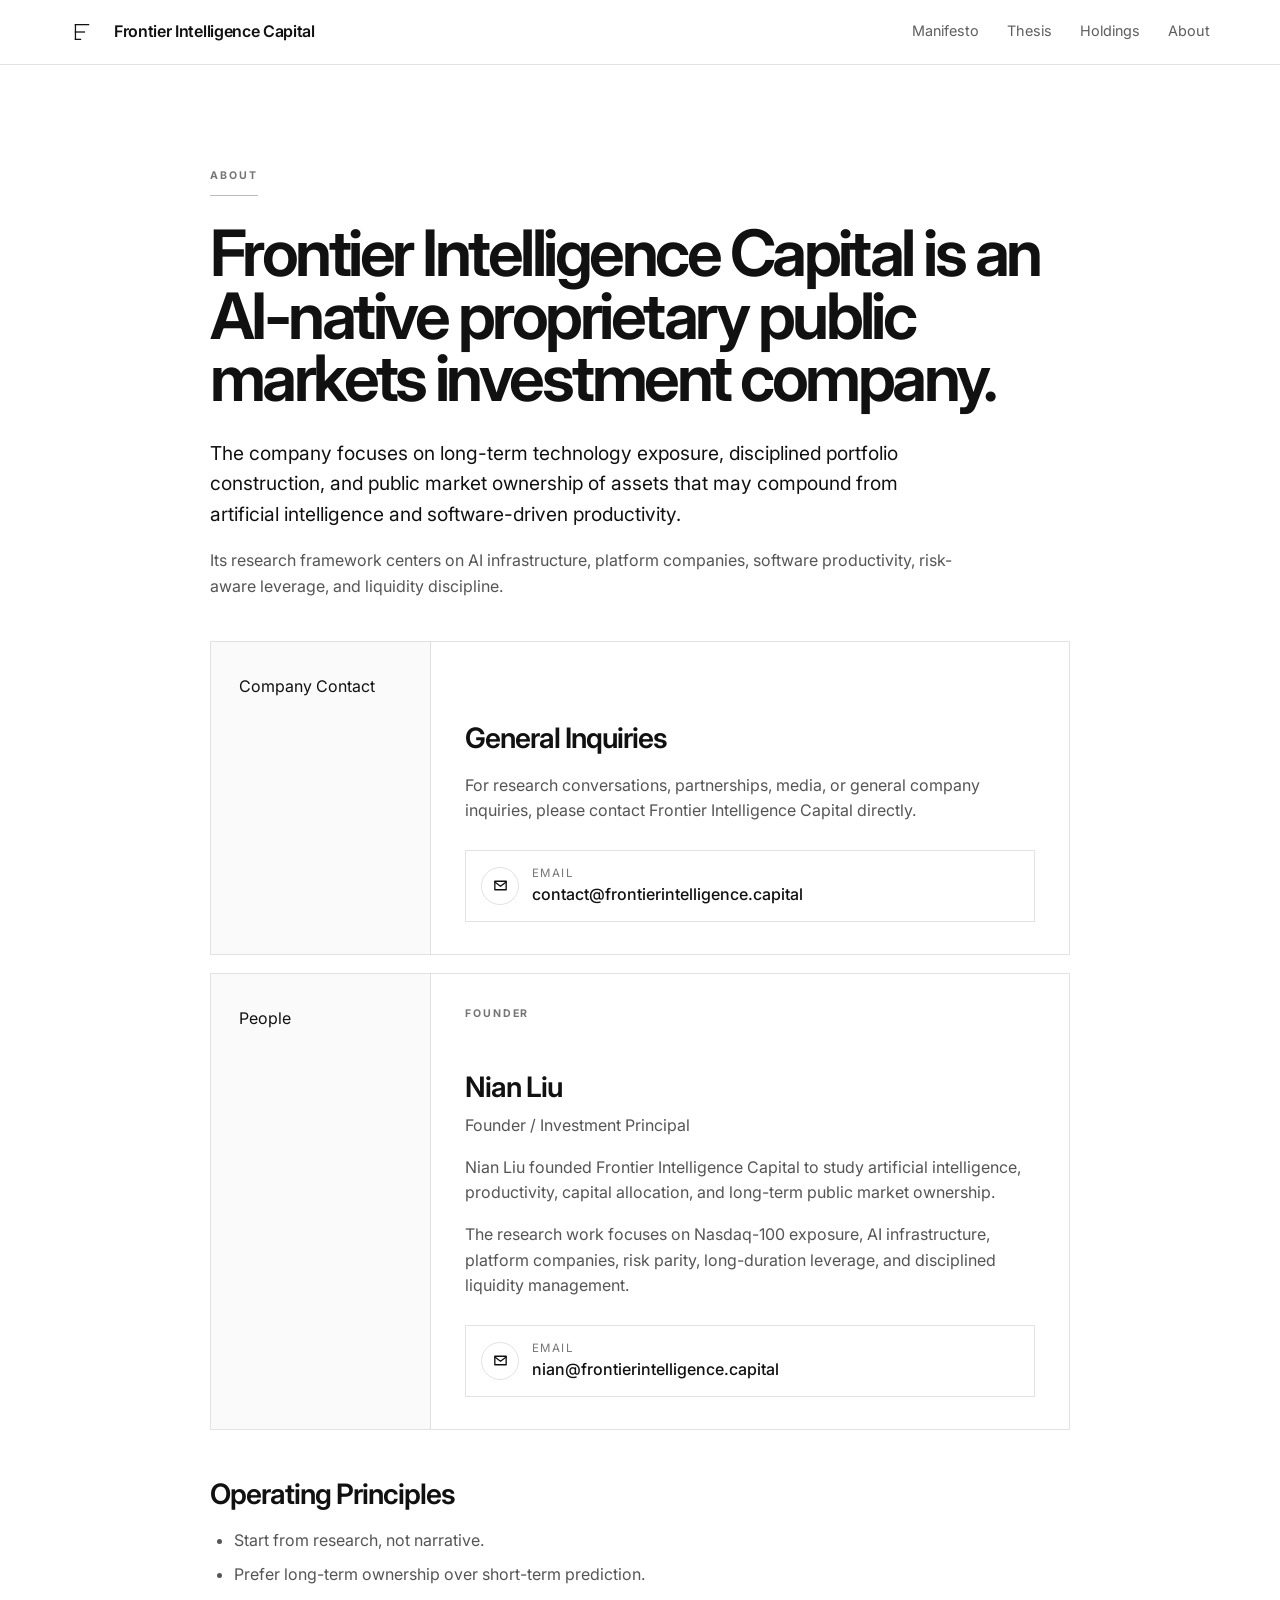
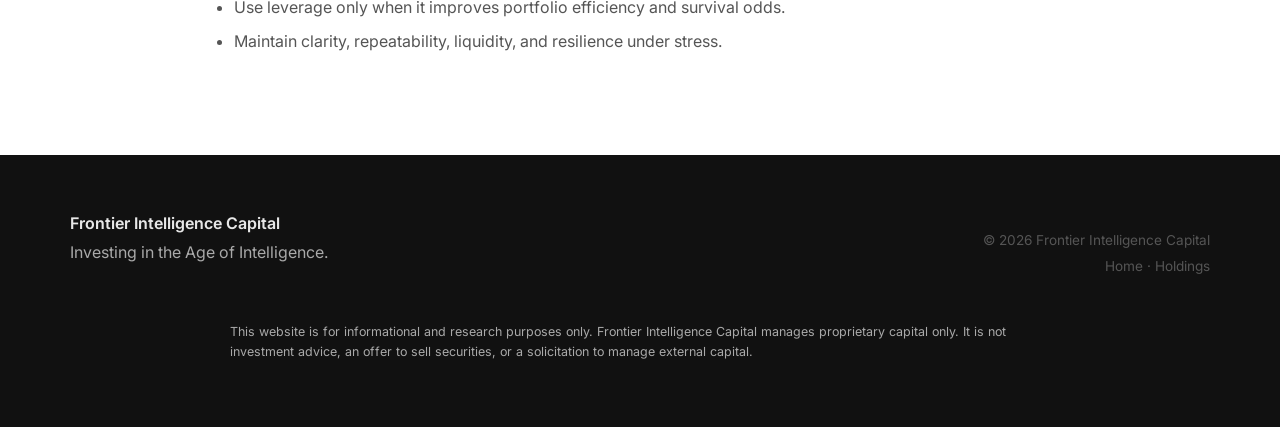
==== commit fa12756c: "design: update logo to minimal monochrome and refine business card - Replaced legacy color logo with" ====
--- a/about.html
+++ b/about.html
@@ -6,7 +6,7 @@
   <title>About — Frontier Intelligence Capital</title>
   <meta name="description" content="About Frontier Intelligence Capital, an AI-native proprietary public markets investment company." />
   <meta name="theme-color" content="#ffffff" />
-  <link rel="icon" type="image/png" href="assets/logo/frontier-intelligence-capital-mark.png" />
+  <link rel="icon" type="image/png" href="assets/logo/frontier-intelligence-capital-mark.svg" />
   <link rel="preconnect" href="https://fonts.googleapis.com">
   <link rel="preconnect" href="https://fonts.gstatic.com" crossorigin>
   <link href="https://fonts.googleapis.com/css2?family=Fraunces:opsz,wght@9..144,400;9..144,500;9..144,600&family=Inter:wght@400;500;600;700&display=swap" rel="stylesheet">
@@ -16,7 +16,7 @@
   <header class="site-header">
     <div class="bar">
       <a class="brand" href="index.html" aria-label="Frontier Intelligence Capital">
-        <img class="mark" src="assets/logo/frontier-intelligence-capital-mark.png" alt="" />
+        <img class="mark" src="assets/logo/frontier-intelligence-capital-mark.svg" alt="" />
         <span class="wordmark">Frontier Intelligence Capital</span>
       </a>
       <nav class="site-nav" aria-label="Primary">
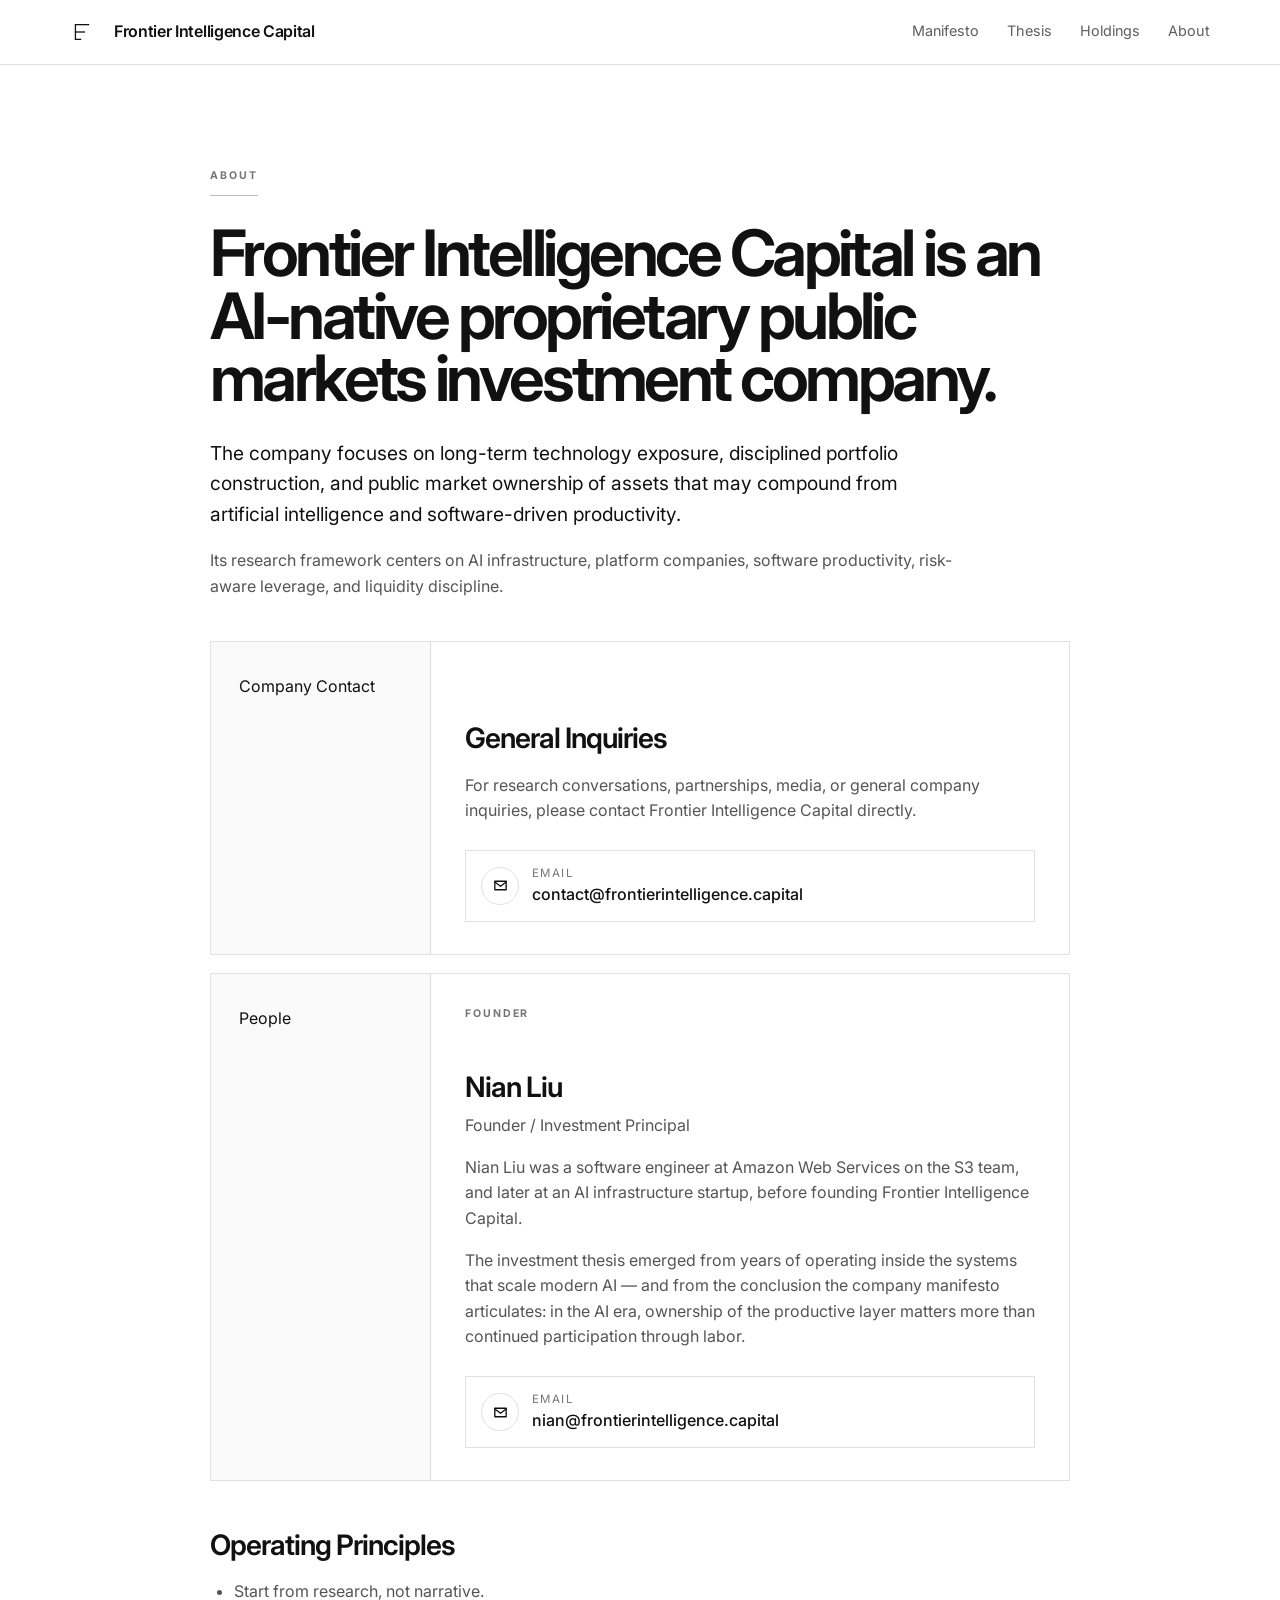
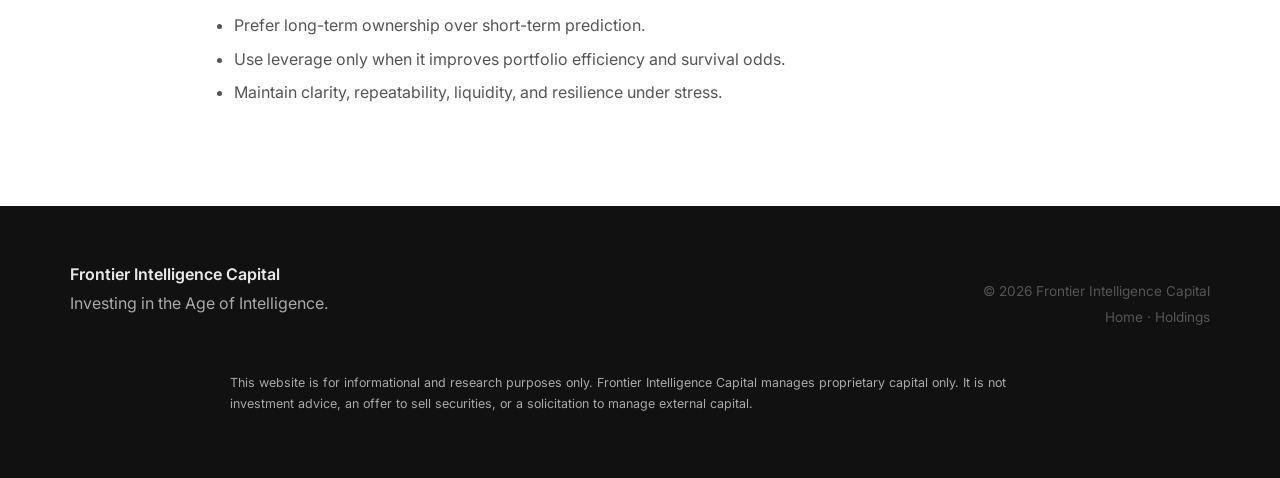
==== commit e90e4dc9: "About: replace founder paragraph with concise bio tied to thesis - Previous second paragraph duplica" ====
--- a/about.html
+++ b/about.html
@@ -58,8 +58,8 @@
             <span class="profile-label">Founder</span>
             <h2 id="people-title">Nian Liu</h2>
             <p class="role">Founder / Investment Principal</p>
-            <p>Nian Liu founded Frontier Intelligence Capital to study artificial intelligence, productivity, capital allocation, and long-term public market ownership.</p>
-            <p>The research work focuses on Nasdaq-100 exposure, AI infrastructure, platform companies, risk parity, long-duration leverage, and disciplined liquidity management.</p>
+            <p>Nian Liu was a software engineer at Amazon Web Services on the S3 team, and later at an AI infrastructure startup, before founding Frontier Intelligence Capital.</p>
+            <p>The investment thesis emerged from years of operating inside the systems that scale modern AI — and from the conclusion the company manifesto articulates: in the AI era, ownership of the productive layer matters more than continued participation through labor.</p>
             <div class="about-action-grid one-up">
               <a class="about-action" href="mailto:nian@frontierintelligence.capital">
                 <span class="about-action-icon" aria-hidden="true"><svg viewBox="0 0 24 24"><path d="M4 6h16v12H4z"/><path d="m4 7 8 6 8-6"/></svg></span>
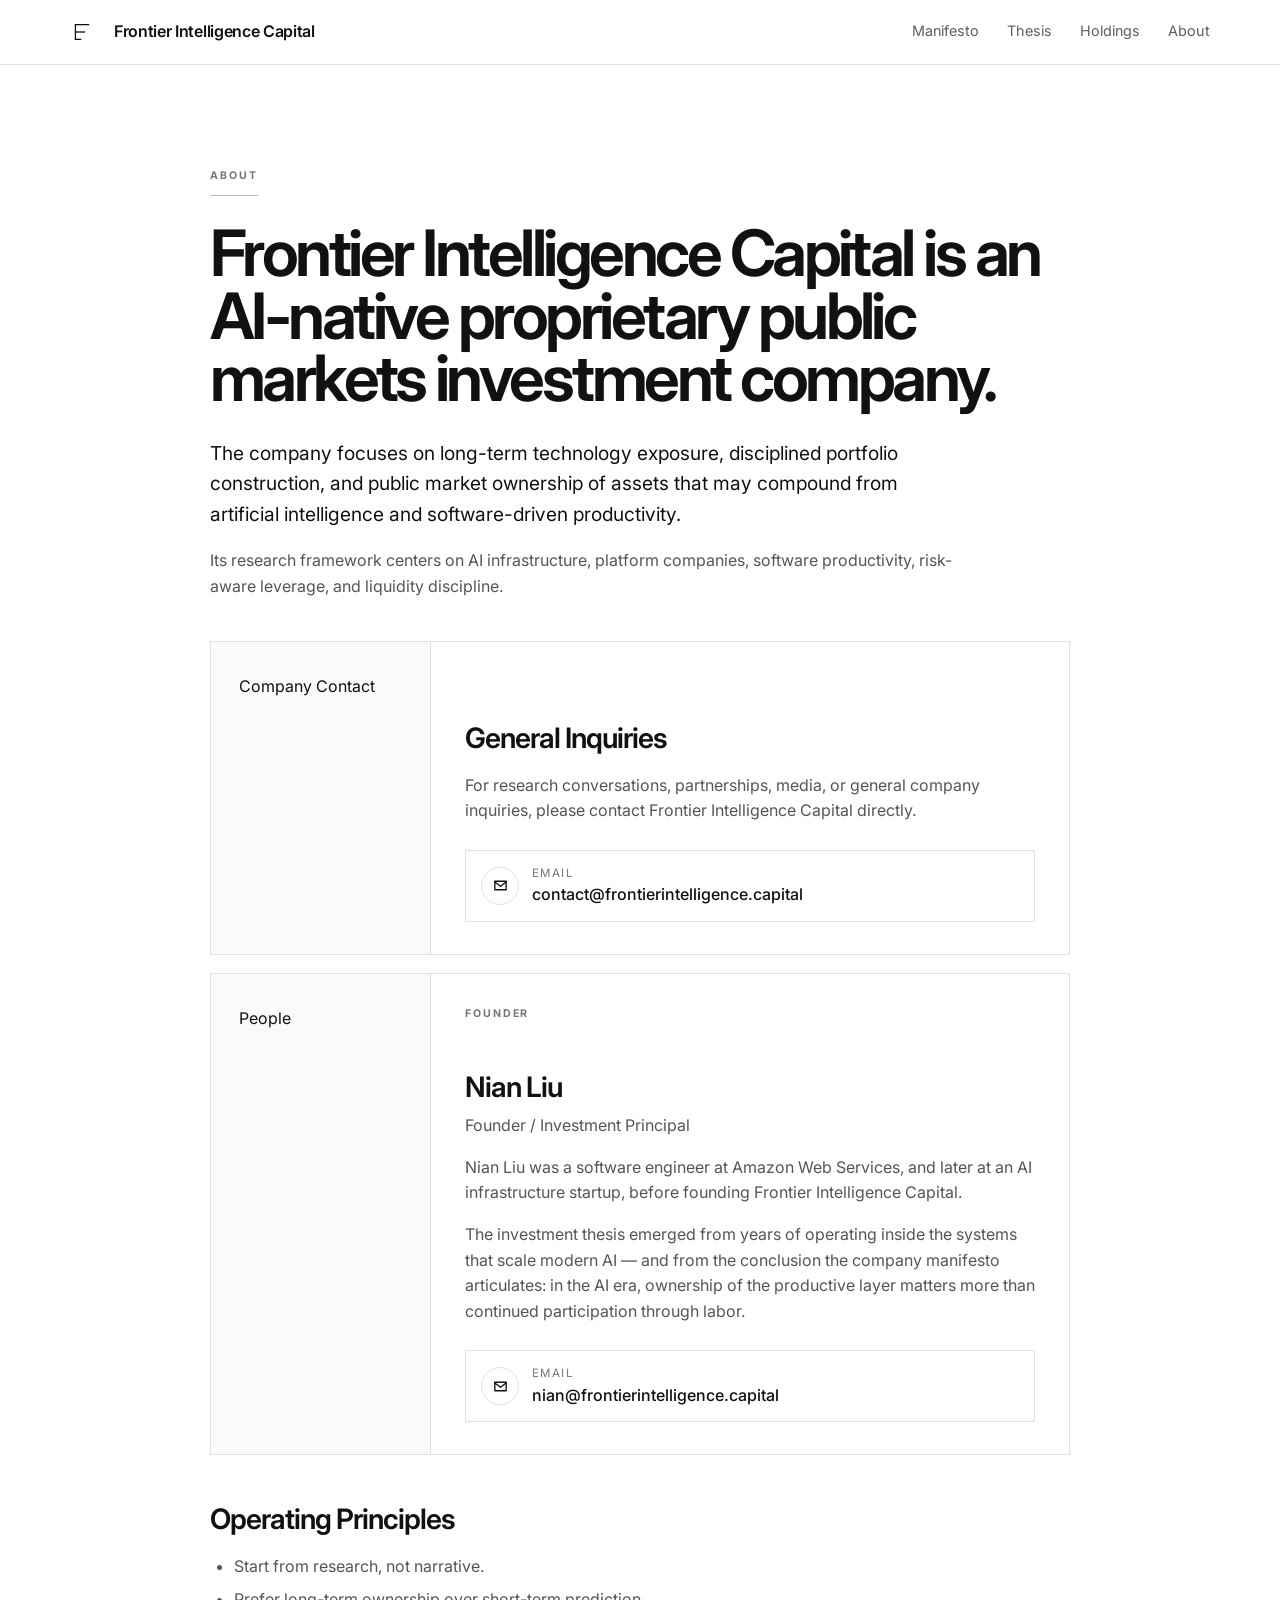
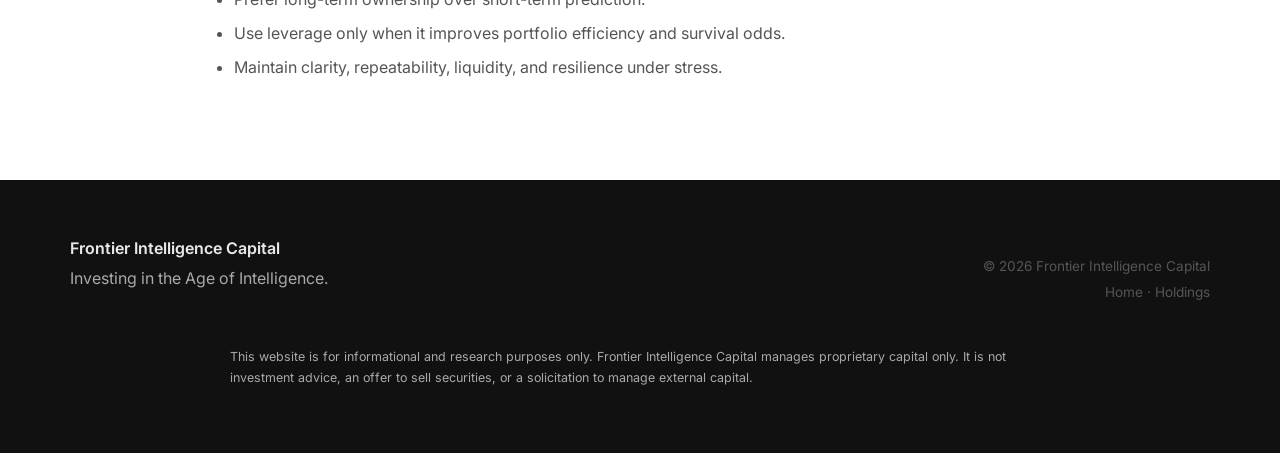
==== commit 5c1f89a1: "About: drop S3 team reference from founder bio for less specificity" ====
--- a/about.html
+++ b/about.html
@@ -58,7 +58,7 @@
             <span class="profile-label">Founder</span>
             <h2 id="people-title">Nian Liu</h2>
             <p class="role">Founder / Investment Principal</p>
-            <p>Nian Liu was a software engineer at Amazon Web Services on the S3 team, and later at an AI infrastructure startup, before founding Frontier Intelligence Capital.</p>
+            <p>Nian Liu was a software engineer at Amazon Web Services, and later at an AI infrastructure startup, before founding Frontier Intelligence Capital.</p>
             <p>The investment thesis emerged from years of operating inside the systems that scale modern AI — and from the conclusion the company manifesto articulates: in the AI era, ownership of the productive layer matters more than continued participation through labor.</p>
             <div class="about-action-grid one-up">
               <a class="about-action" href="mailto:nian@frontierintelligence.capital">
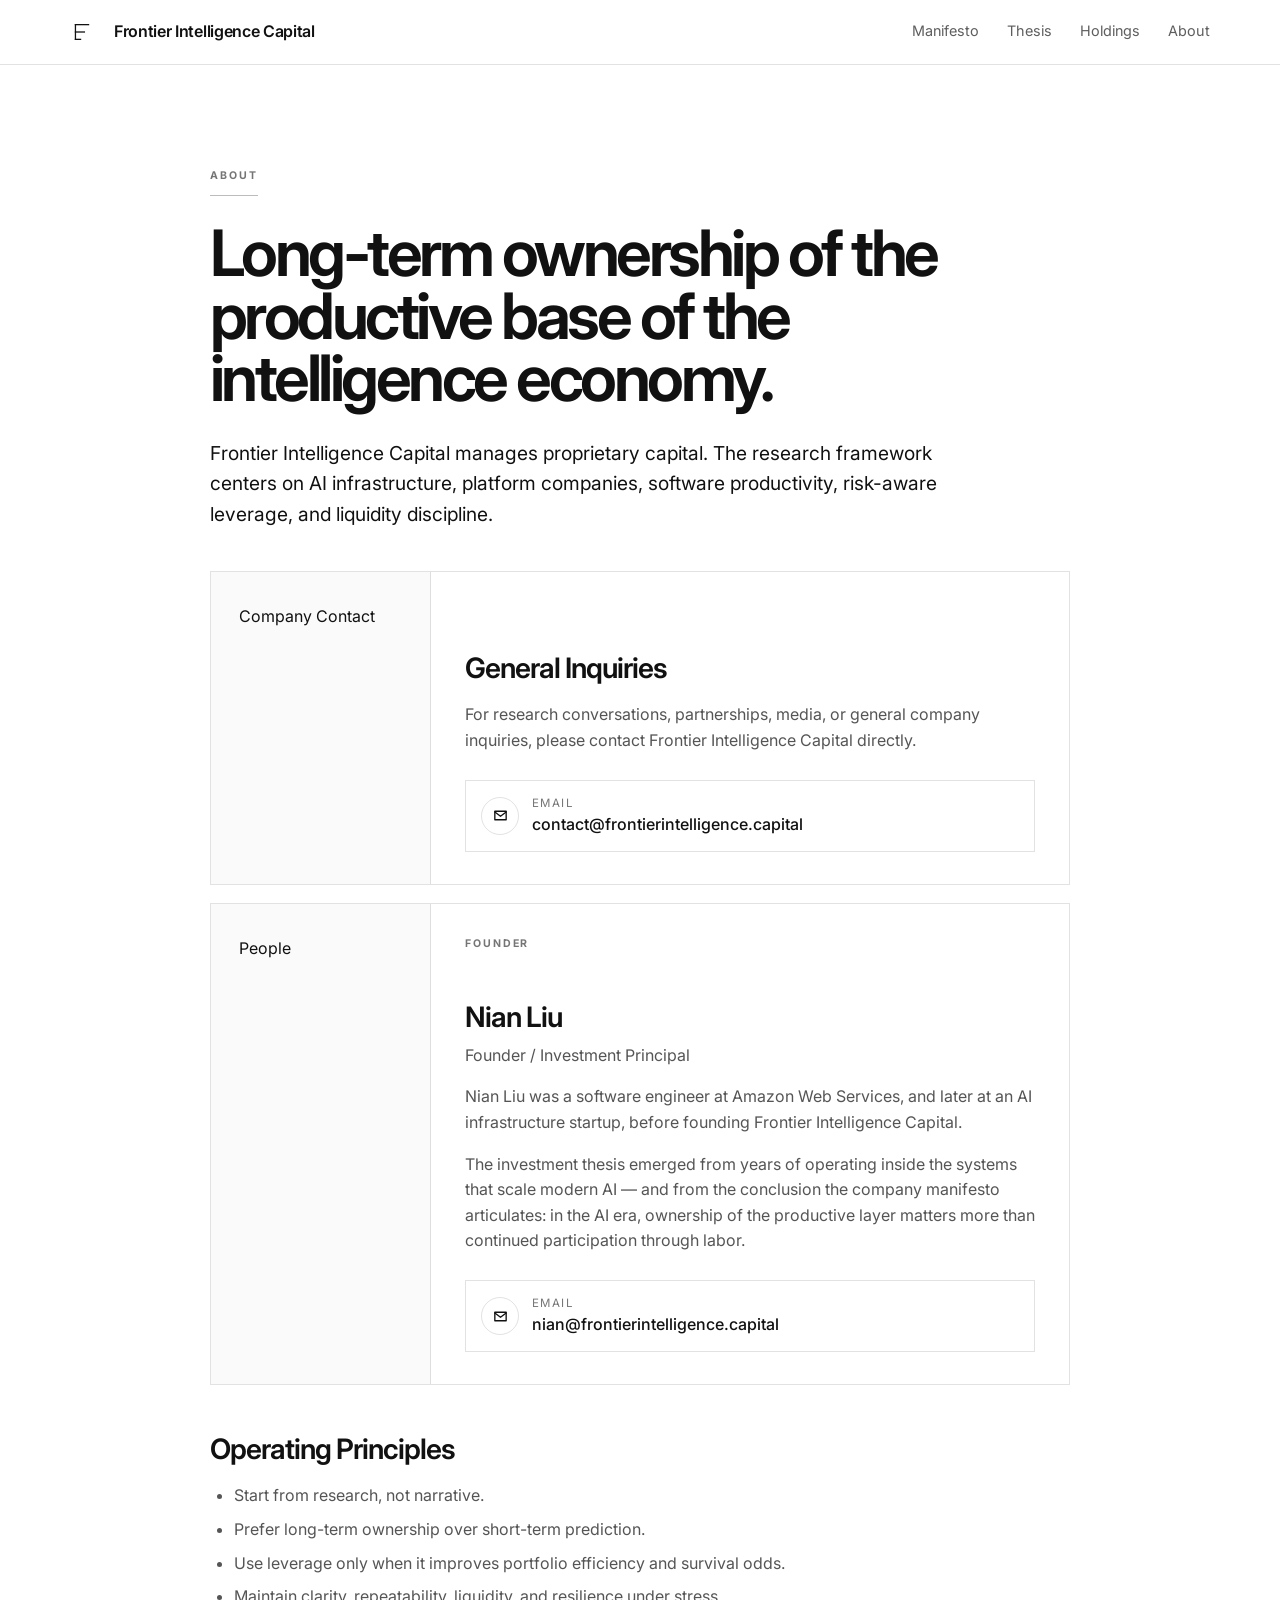
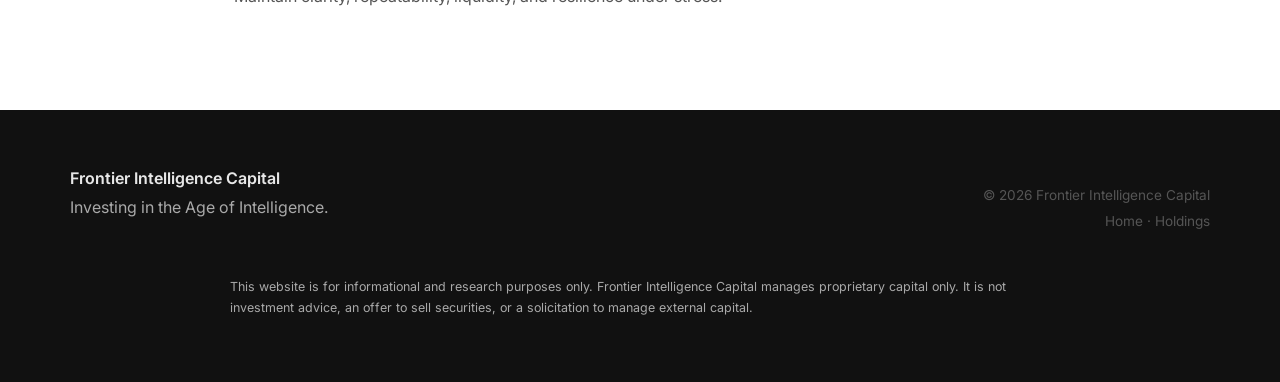
==== commit 4a0d6100: "Final polish: remove year tag from thesis, align disclosure precision, fix About duplication Four sm" ====
--- a/about.html
+++ b/about.html
@@ -21,7 +21,7 @@
       </a>
       <nav class="site-nav" aria-label="Primary">
         <a href="manifesto.html">Manifesto</a>
-        <a href="investment-thesis-2026.html">Thesis</a>
+        <a href="investment-thesis.html">Thesis</a>
         <a href="holdings.html">Holdings</a>
         <a href="about.html">About</a>
       </nav>
@@ -31,9 +31,8 @@
   <main class="article-page">
     <p class="eyebrow">About</p>
     <article class="article">
-      <h1>Frontier Intelligence Capital is an AI-native proprietary public markets investment company.</h1>
-      <p class="lede">The company focuses on long-term technology exposure, disciplined portfolio construction, and public market ownership of assets that may compound from artificial intelligence and software-driven productivity.</p>
-      <p>Its research framework centers on AI infrastructure, platform companies, software productivity, risk-aware leverage, and liquidity discipline.</p>
+      <h1>Long-term ownership of the productive base of the intelligence economy.</h1>
+      <p class="lede">Frontier Intelligence Capital manages proprietary capital. The research framework centers on AI infrastructure, platform companies, software productivity, risk-aware leverage, and liquidity discipline.</p>
 
       <section class="about-block about-company-contact" aria-labelledby="company-contact-title">
         <div class="about-block-label"><span>Company Contact</span></div>
--- a/style.css
+++ b/style.css
@@ -271,7 +271,7 @@
 .manifesto-thesis p { margin: 10px 0 0; color: var(--muted); }
 .influence-grid { display: grid; grid-template-columns: repeat(2, minmax(0, 1fr)); gap: 14px; margin: 30px 0 40px; }
 .influence-grid section { padding: 24px; }
-.influence-grid section:last-child { grid-column: 1 / -1; }
+.influence-grid section:last-child:nth-child(odd) { grid-column: 1 / -1; }
 .influence-grid h3 { margin-top: 10px; }
 .influence-grid p { margin: 0; color: var(--muted); }
 .memo-summary { display: grid; grid-template-columns: repeat(4, minmax(0, 1fr)); gap: 1px; margin: 34px 0 48px; background: var(--line); border: 1px solid var(--line); }
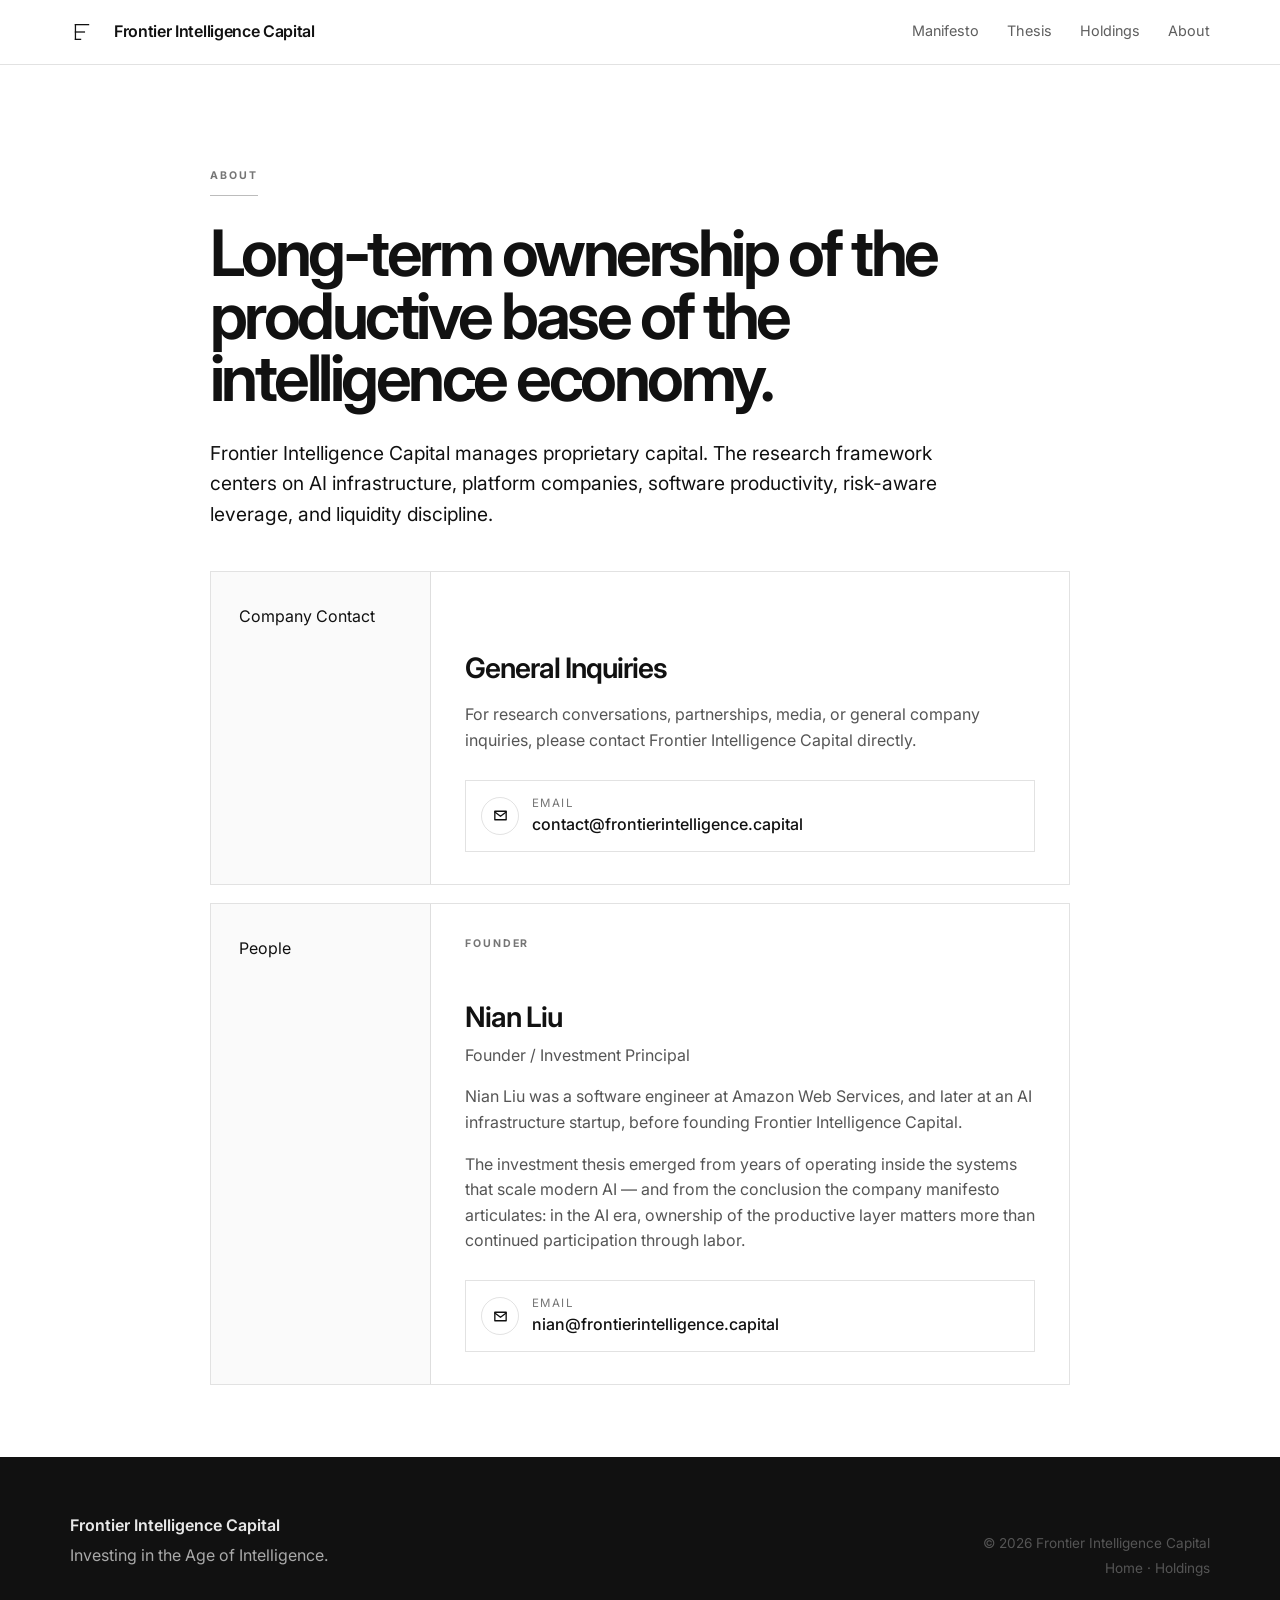
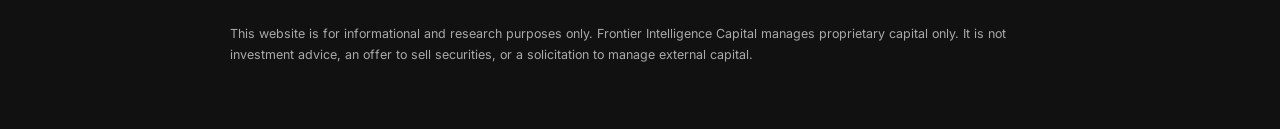
==== commit c6740a97: "Remove generic principles lists from Manifesto and About The Manifesto Core principles list was part" ====
--- a/about.html
+++ b/about.html
@@ -68,14 +68,6 @@
           </div>
         </div>
       </section>
-
-      <h2>Operating Principles</h2>
-      <ul>
-        <li>Start from research, not narrative.</li>
-        <li>Prefer long-term ownership over short-term prediction.</li>
-        <li>Use leverage only when it improves portfolio efficiency and survival odds.</li>
-        <li>Maintain clarity, repeatability, liquidity, and resilience under stress.</li>
-      </ul>
     </article>
   </main>
 
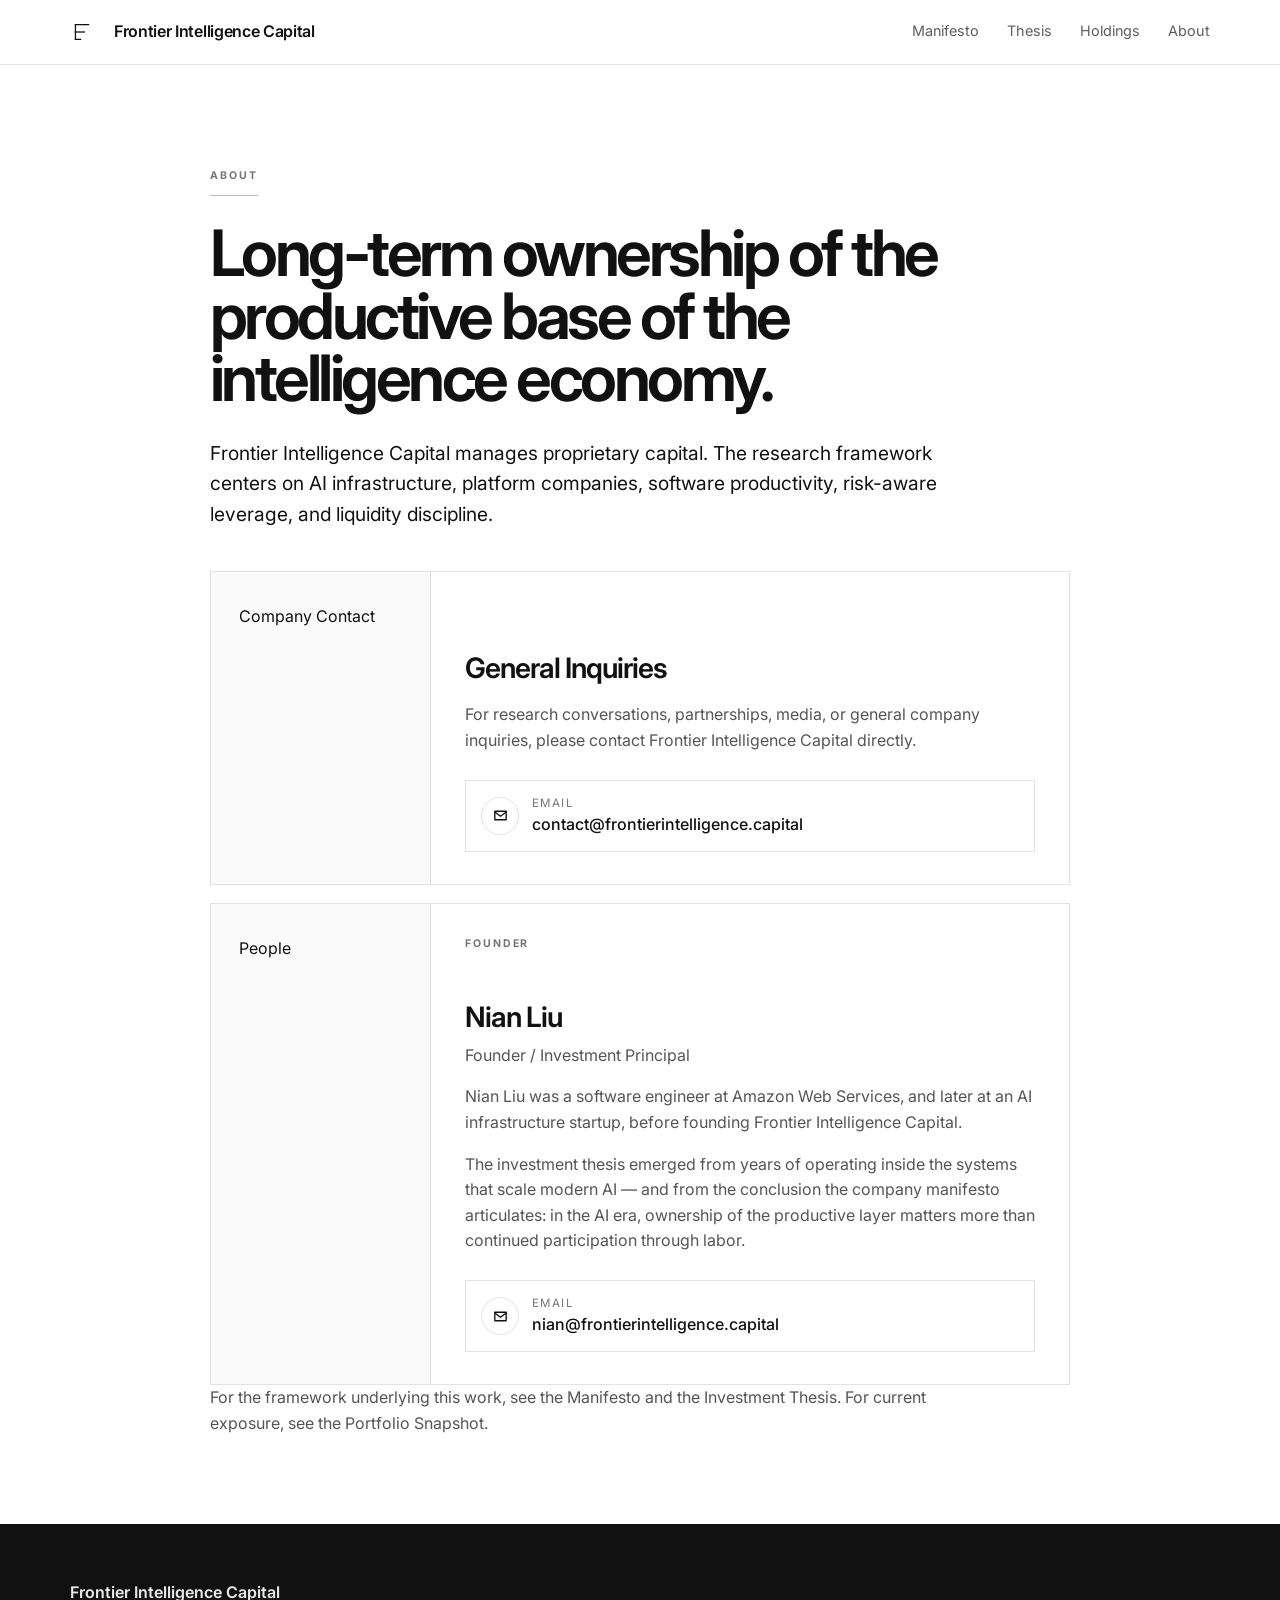
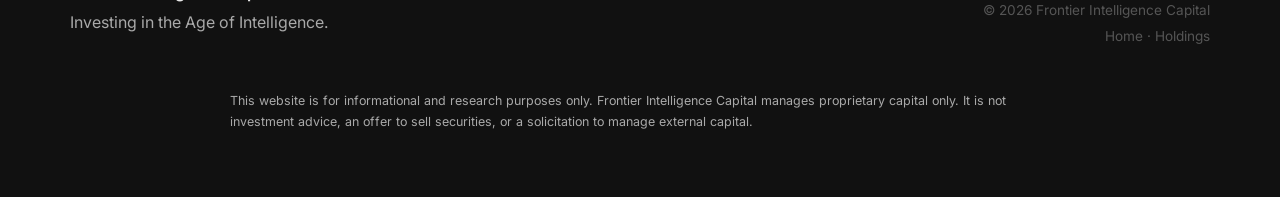
==== commit dabc61b6: "Restore closure to Manifesto and About after principles lists were removed Removing the principles b" ====
--- a/about.html
+++ b/about.html
@@ -68,6 +68,8 @@
           </div>
         </div>
       </section>
+
+      <p>For the framework underlying this work, see the <a href="manifesto.html">Manifesto</a> and the <a href="investment-thesis.html">Investment Thesis</a>. For current exposure, see the <a href="holdings.html">Portfolio Snapshot</a>.</p>
     </article>
   </main>
 
